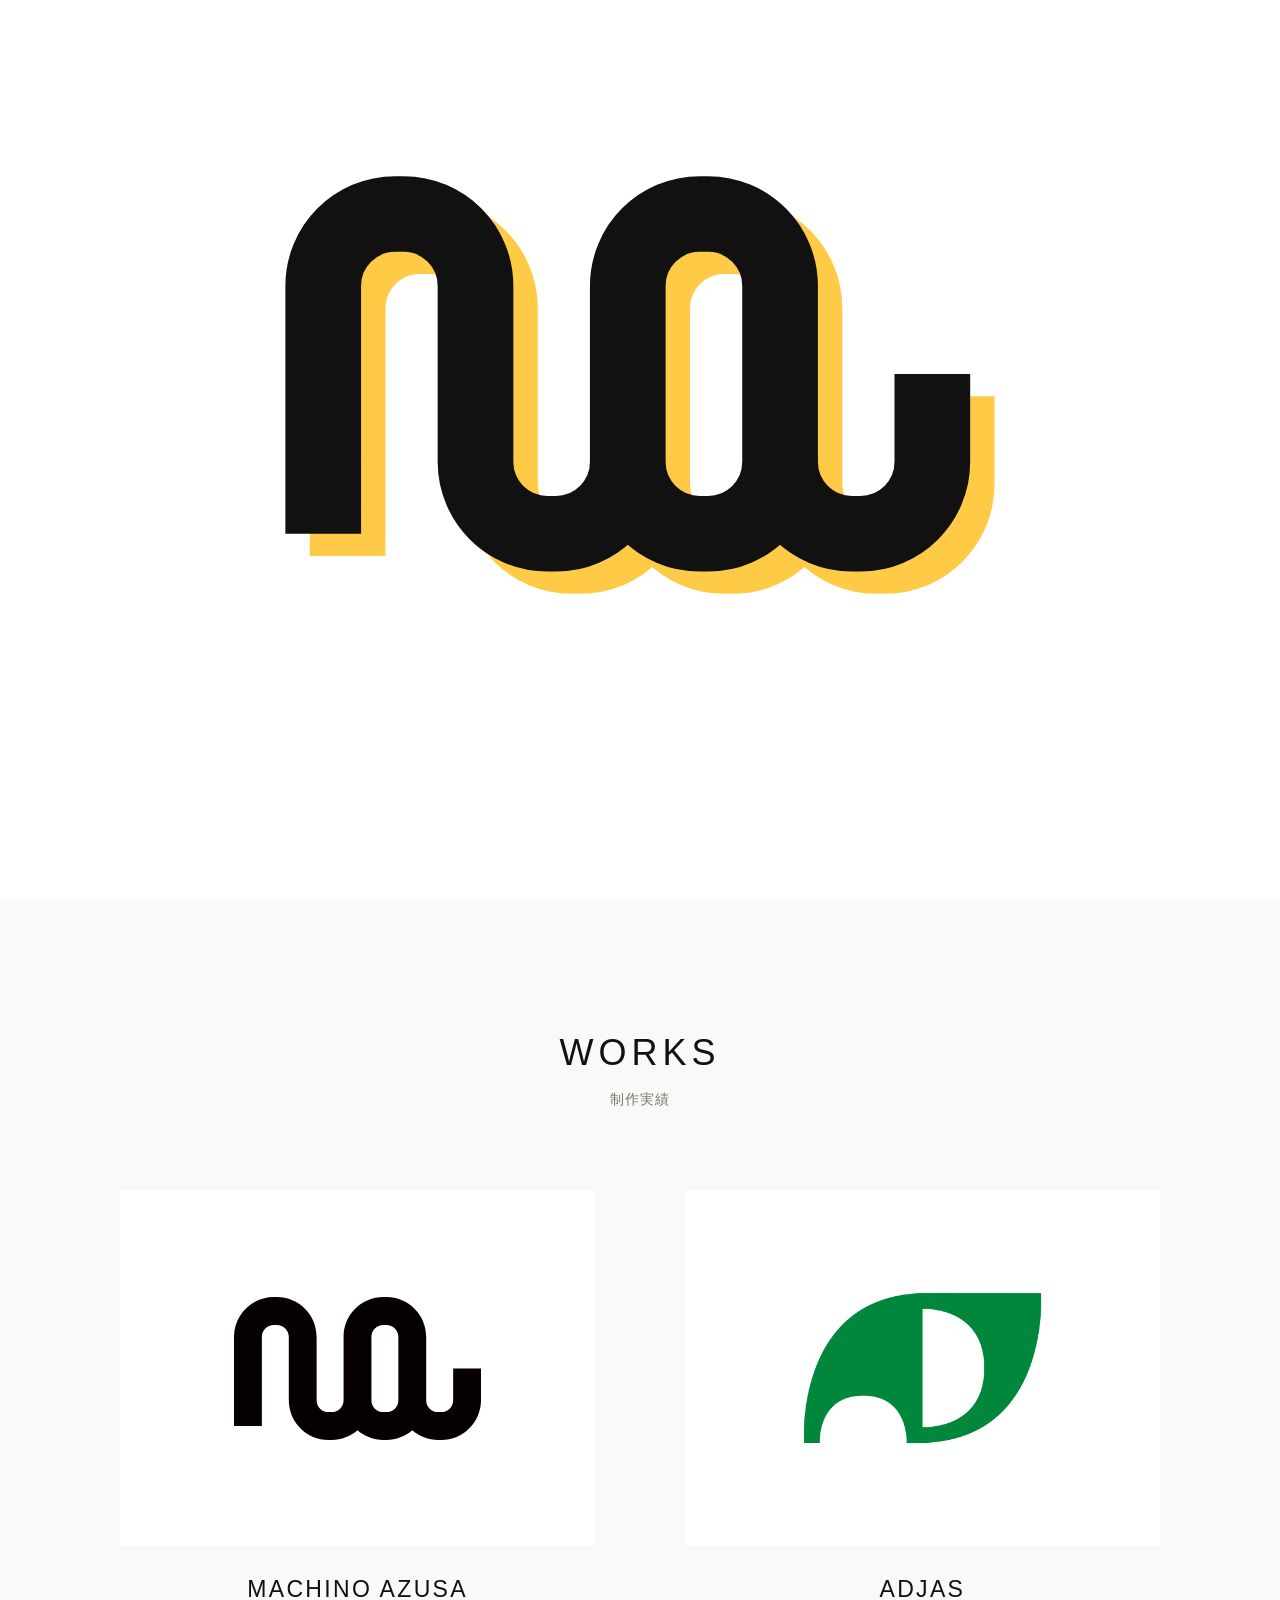
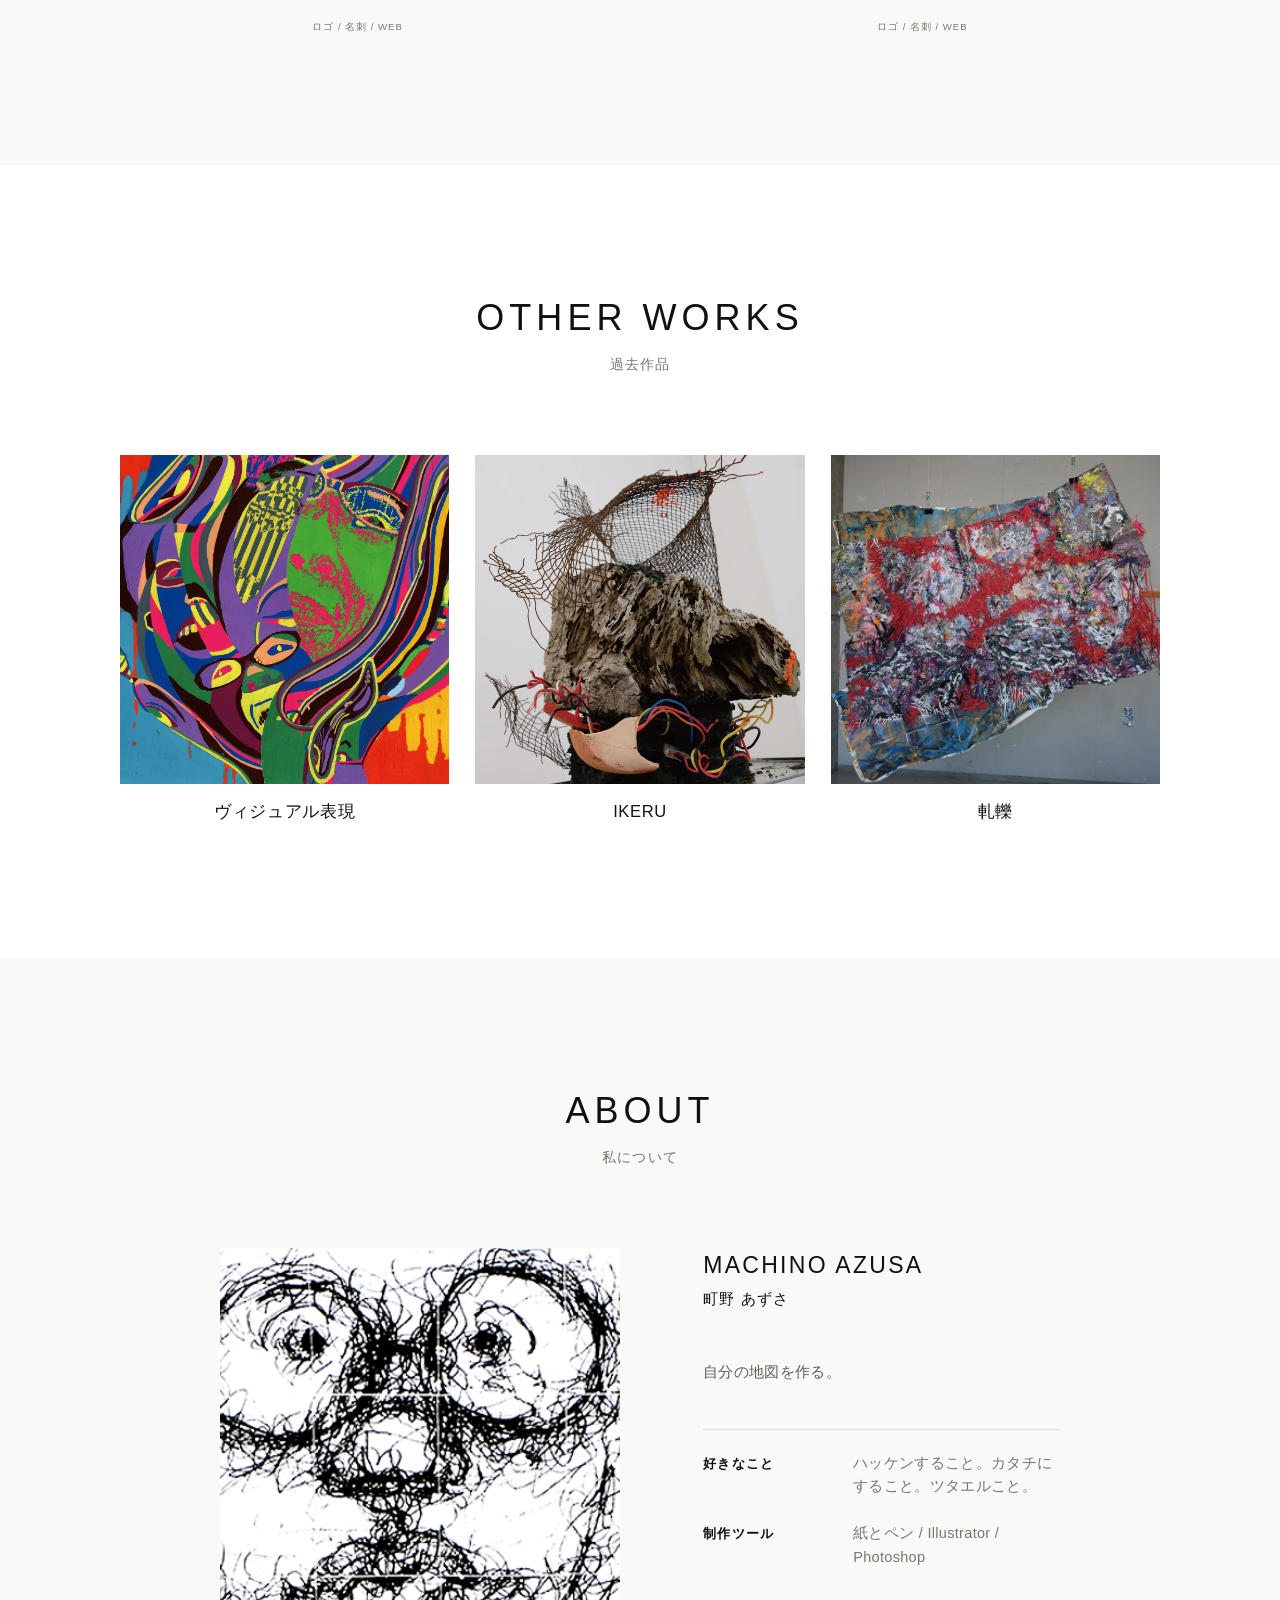
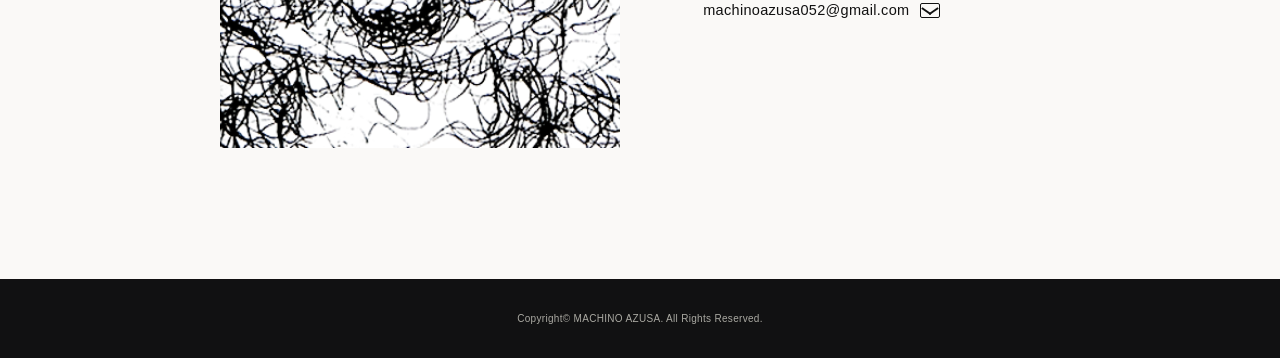
==== index.html @ 8687e8be "Update index.html" ====
<!DOCTYPE html>
<html lang="ja">
<head>
<meta charset="UTF-8" />
<meta name="viewport" content="width=device-width, initial-scale=1" />
<title>MACHINO AZUSA | DESIGN / WEB / BRANDING</title>
<link rel="icon" type="image/png" sizes="512x512" href="favicon.png">
<link rel="apple-touch-icon" href="favicon.png">
<link rel="preconnect" href="https://fonts.googleapis.com">
<link rel="preconnect" href="https://fonts.gstatic.com" crossorigin>
<link href="https://fonts.googleapis.com/css2?family=Space+Grotesk:wght@500;600;700&family=Space+Mono:wght@400;700&family=Zen+Kaku+Gothic+New:wght@400;500;700&display=swap" rel="stylesheet">
<link rel="stylesheet" href="home.css">
</head>
<body>

<nav id="gnav">
  <div class="inner">
    <a href="#hero" class="nav-mark">
      <img src="machino-mark.svg" alt="" aria-hidden="true">
      <span><span class="name-accent">M</span>ACHINO <span class="name-accent">A</span>ZUSA</span>
    </a>
    <ul class="nav-links mono" id="navLinks">
      <span class="nav-indicator" id="navIndicator"></span>
      <li><a href="works.html" data-nav>WORKS</a></li>
      <li><a href="other-works.html" data-nav>OTHER WORKS</a></li>
      <li><a href="#about" data-nav>ABOUT</a></li>
    </ul>
    <button class="nav-burger" id="navBurger" aria-label="メニューを開く" aria-expanded="false" aria-controls="navLinks">
      <span></span><span></span><span></span>
    </button>
  </div>
</nav>

<header id="hero">
  <!-- ここにロゴのSVGを差し替えてください（#heroLogo 内の <svg> を丸ごと入れ替えるだけでOK） -->
  <div class="logo-stage">
    <div id="heroLogo">
      <svg viewBox="0 0 337.32 198.66" xmlns="http://www.w3.org/2000/svg">
        <path class="logo-line-under" d="M246.9,146.44c0,18.9-15.32,34.22-34.22,34.22h-3.99c-18.9,0-34.22-15.32-34.22-34.22M319.32,104.62v41.82c0,18.9-15.32,34.22-34.22,34.22h-3.99c-18.9,0-34.22-15.32-34.22-34.22v-41.82s0-41.82,0-41.82c0-18.9-15.32-34.22-34.22-34.22h-3.99c-18.9,0-34.22,15.32-34.22,34.22v83.64c0,18.9-15.32,34.22-34.22,34.22h-3.99c-18.9,0-34.22-15.32-34.22-34.22,0,0,0-41.82,0-41.82v-41.82c0-18.9-15.32-34.22-34.22-34.22h-3.99c-18.9,0-34.22,15.32-34.22,34.22v117.86"/>
        <path class="logo-line" d="M235.28,135.86c0,18.9-15.32,34.22-34.22,34.22h-3.99c-18.9,0-34.22-15.32-34.22-34.22M307.71,94.04v41.82c0,18.9-15.32,34.22-34.22,34.22h-3.99c-18.9,0-34.22-15.32-34.22-34.22v-41.82s0-41.82,0-41.82c0-18.9-15.32-34.22-34.22-34.22h-3.99c-18.9,0-34.22,15.32-34.22,34.22v83.64c0,18.9-15.32,34.22-34.22,34.22h-3.99c-18.9,0-34.22-15.32-34.22-34.22,0,0,0-41.82,0-41.82v-41.82c0-18.9-15.32-34.22-34.22-34.22h-3.99c-18.9,0-34.22,15.32-34.22,34.22v117.86"/>
      </svg>
    </div>
  </div>

  <h1 class="hero-word display"><span class="hero-title-line"><span class="name-accent">M</span>ACHINO</span><span class="hero-title-line"><span class="name-accent">A</span>ZUSA</span><span class="hero-title-line"><span class="name-accent">P</span>ORTFOLIO</span></h1>
  <a class="hero-down" href="#works" aria-label="作品一覧へ移動">
    <svg viewBox="0 0 24 28" aria-hidden="true"><path d="M12 2v23M4 17l8 8 8-8"/></svg>
  </a>
</header>

<main id="contents">

  <section class="home-section" id="works">
    <div class="inner">
      <div class="home-heading"><h2><a href="works.html" aria-label="WORKS詳細ページへ移動">WORKS</a></h2><p>制作実績</p></div>
      <div class="works-grid">
        <article class="home-card machino-work-card">
          <a class="home-card-image" href="works.html#machino-azusa" aria-label="WORKSページのMACHINO AZUSAへ移動"><img decoding="async" src="machino-mark.svg" alt="MACHINO AZUSAのロゴマーク"></a>
          <h3><a href="works.html#machino-azusa">MACHINO AZUSA</a></h3><p>ロゴ / 名刺 / WEB</p>
        </article>
        <article class="home-card">
          <a class="home-card-image" href="works.html#adjas" aria-label="WORKSページのADJASへ移動"><img decoding="async" src="adjas-home.png" alt="ADJASのロゴ"></a>
          <h3><a href="works.html#adjas">ADJAS</a></h3><p>ロゴ / 名刺 / WEB</p>
        </article>
      </div>
    </div>
  </section>

  <section class="home-section" id="other-works">
    <div class="inner">
      <div class="home-heading"><h2><a href="other-works.html" aria-label="OTHER WORKS詳細ページへ移動">OTHER WORKS</a></h2><p>過去作品</p></div>
      <div class="other-grid">
        <article class="other-card"><a class="home-card-image" href="other-works.html#visual-expression" aria-label="ヴィジュアル表現の詳細を見る"><img decoding="async" src="visual-color.webp" alt="カラー着彩によるヴィジュアル作品"></a><h3><a href="other-works.html#visual-expression">ヴィジュアル表現</a></h3></article>
        <article class="other-card"><a class="home-card-image" href="other-works.html#ikeru" aria-label="IKERUの詳細を見る"><img decoding="async" src="ikeru.webp" alt="立体作品 IKERU"></a><h3><a href="other-works.html#ikeru">IKERU</a></h3></article>
        <article class="other-card"><a class="home-card-image" href="other-works.html#atsureki" aria-label="軋轢の詳細を見る"><img loading="eager" decoding="async" src="atsureki.webp" alt="立体作品 軋轢"></a><h3><a href="other-works.html#atsureki">軋轢</a></h3></article>
      </div>
    </div>
  </section>

  <section class="home-section" id="about">
    <div class="inner">
      <div class="home-heading"><h2>ABOUT</h2><p>私について</p></div>
      <div class="about-home">
        <div class="about-home-art"><img class="about-illustration" decoding="async" src="about_illustration.png" alt="MACHINO AZUSAによる人物の線画作品"></div>
        <div class="about-home-copy">
          <h3 class="about-name-en">MACHINO AZUSA</h3>
          <p class="about-name-ja">町野 あずさ</p>
          <p class="about-intro about-statement">自分の地図を作る。</p>
          <dl class="about-data">
            <div><dt>好きなこと</dt><dd>ハッケンすること。カタチにすること。ツタエルこと。</dd></div>
            <div><dt>制作ツール</dt><dd>紙とペン / Illustrator / Photoshop </dd></div>
            <div class="contact-row"><dt class="visually-hidden">連絡先</dt><dd><a class="contact-mail" href="mailto:machinoazusa052@gmail.com"><span>machinoazusa052@gmail.com</span><span class="mail-icon" aria-hidden="true"></span></a></dd></div>
          </dl>
        </div>
      </div>
    </div>
  </section>

</main>

<footer id="footer">
  <button class="page-top" id="pageTop" aria-label="ページ上部へ戻る">
    <svg viewBox="0 0 24 28" aria-hidden="true"><path d="M12 26V3M4 11l8-8 8 8"/></svg>
  </button>
  <div class="copyright">Copyright&copy; MACHINO AZUSA. All Rights Reserved.</div>
</footer>

<script src="home.js"></script>
</body>
</html>
---- home.css ----
/* =========================================
     TOKENS — ロゴ（黒い連続スクイグル）に合わせて
     白 × 黒 × 差し色イエローの、はっきりした
     グラフィック / ステッカー系トーンに刷新
  ========================================= */
  :root{
    --paper:#FAF9F7;
    --paper-2:#ecebe5;
    --ink:#111111;
    --muted:#77766f;
    --line:#d8d6ce;
    --accent:#FFC83D;
    --accent-soft:#FFF0B3;
    --display:Arial, "Helvetica Neue", "Hiragino Kaku Gothic ProN", "Yu Gothic", sans-serif;
    --mono:Arial, "Helvetica Neue", "Hiragino Kaku Gothic ProN", "Yu Gothic", sans-serif;

    --bg:#FFFFFF;
    --bg-alt:#FAF9F7;
    --ink:#111112;
    --ink-soft:#767671;
    --line: rgba(17,17,18,.12);
    --accent:#FFC83D;
    --accent-ink:#111112;
    --dark:#111112;
    --dark-soft:#9A9A94;
    --radius:14px;
    --ease:cubic-bezier(.22,1,.36,1);
    --header-h:76px;
    --shadow: 0 16px 30px -18px rgba(17,17,18,.35);
  }

  *,*:before,*:after{box-sizing:border-box;}
  html{scroll-behavior:smooth;}
  body{
    margin:0;
    background:var(--bg);
    color:var(--ink);
    font-family:var(--display);
    font-size:15.5px;
    line-height:1.9;
    letter-spacing:.02em;
    -webkit-font-smoothing:antialiased;
  }
  img{max-width:100%;display:block;}
  a{color:inherit;text-decoration:none;}
  ul{list-style:none;margin:0;padding:0;}
  h1,h2,h3{margin:0;}

  .mono{
    font-family:var(--display);
    letter-spacing:.12em;
    text-transform:uppercase;
  }
  .display{
    font-family:var(--display);
    font-weight:600;
  }

  .inner{
    max-width:1240px;
    margin:0 auto;
    padding:0 40px;
  }
  #about .inner, #skill .inner{ max-width:920px; }

  a:focus-visible, button:focus-visible{
    outline:3px solid var(--accent);
    outline-offset:3px;
  }

  @media (prefers-reduced-motion: reduce){
    *{animation-duration:.001ms !important; animation-iteration-count:1 !important; transition-duration:.001ms !important; scroll-behavior:auto !important;}
    .hero-word, .hero-sub, .hero-scroll{ opacity:1 !important; transform:none !important; }
  }

  /* small reusable rule under section titles */
  .section-title-rule{
    width:32px; height:2px;
    margin:18px auto 0;
    background:var(--ink);
  }

  /* =========================================
     NAV
  ========================================= */
  #gnav{
    position:fixed;
    top:0; left:0; width:100%;
    height:var(--header-h);
    z-index:200;
    display:flex;
    align-items:center;
    background:rgba(255,255,255,.72);
    border-bottom:1px solid transparent;
    transition:border-color .4s var(--ease), background .4s var(--ease);
  }
  #gnav.scrolled{
    border-bottom-color:#e3e3e3;
    background:rgba(255,255,255,.94);
  }
  #gnav .inner{
    width:100%;
    display:flex;
    align-items:center;
    justify-content:space-between;
  }
  .nav-mark{
    display:flex;
    align-items:flex-end;
    gap:14px;
    font-family:var(--display);
    font-weight:400;
    font-size:12px;
    letter-spacing:.12em;
  }
  .nav-mark>span{position:relative;bottom:0;transform:translateY(3px);}
  .nav-mark img{ width:38px; height:22px; flex:0 0 auto; object-fit:contain; }
  .nav-links{
    display:flex;
    gap:16px;
    position:relative;
  }
  .nav-links li a{
    position:relative;
    display:inline-block;
    padding:10px 16px;
    font-size:12.5px;
    font-weight:600;
    color:var(--ink-soft);
    transition:color .25s var(--ease);
  }
  .nav-links li a:hover,
  .nav-links li a.active{
    color:var(--ink);
  }
  .nav-indicator{
    position:absolute;
    bottom:2px;
    height:3px;
    background:var(--accent);
    border-radius:2px;
    transition:transform .45s var(--ease), width .45s var(--ease);
    transform:translateX(0);
  }
  .nav-burger{
    display:none;
    width:38px;height:38px;
    border:none;background:none;
    cursor:pointer;
    position:relative;
    z-index:210;
  }
  .nav-burger span{
    position:absolute;left:8px;right:8px;
    height:2.5px;background:var(--ink);
    transition:transform .35s var(--ease), opacity .35s var(--ease);
  }
  .nav-burger span:nth-child(1){top:14px;}
  .nav-burger span:nth-child(2){top:22px;}
  .nav-burger span:nth-child(3){top:30px;}
  .nav-burger.open span:nth-child(1){transform:translateY(8px) rotate(45deg);}
  .nav-burger.open span:nth-child(2){opacity:0;}
  .nav-burger.open span:nth-child(3){transform:translateY(-8px) rotate(-45deg);}

  /* =========================================
     HERO — ロゴが主役
  ========================================= */
  #hero{
    position:relative;
    min-height:100vh;
    display:flex;
    flex-direction:column;
    align-items:center;
    justify-content:center;
    text-align:center;
    padding:calc(var(--header-h) + 72px) 24px 110px;
    overflow:hidden;
  }

  /* --- SVG LOGO（実データ）: 差し替える場合は #heroLogo 内の <svg> を丸ごと入れ替えてください --- */
  .logo-stage{
    position:relative;
    z-index:1;
    width:min(82vw, 560px);
    max-width:100%;
    aspect-ratio:337.32/198.66;
    margin:0 auto 34px;
  }
  #heroLogo{
    width:100%; height:100%;
  }
  #heroLogo svg{ width:100%; height:100%; display:block; overflow:visible; }
  /* 先端は角のまま（丸めない）。一本の線として描かれ、最後は静止する */
  #heroLogo .logo-line{
    fill:none;
    stroke:var(--ink);
    stroke-width:36px;
    stroke-miterlimit:5;
  }
  /* アセット2: 黄色いラインは黒より少し遅れて追いかけて描かれる */
  #heroLogo .logo-line-under{
    fill:none;
    stroke:var(--accent);
    stroke-width:36px;
    stroke-miterlimit:5;
  }  #heroLogo{filter:none;}
  #heroLogo .logo-line-under{opacity:.9;}

  /* 名前・サブタイトル・SCROLLは、ロゴの描画が終わってからふわっと現れる */
  .hero-word,
  .hero-sub,
  .hero-scroll{
    opacity:0;
    transform:translateY(10px);
    transition:opacity .7s var(--ease), transform .7s var(--ease);
  }
  #hero.is-ready .hero-word{ opacity:1; transform:none; transition-delay:0s; }
  #hero.is-ready .hero-sub{ opacity:1; transform:none; transition-delay:.18s; }
  #hero.is-ready .hero-scroll{ opacity:1; transform:none; transition-delay:.32s; }

  .hero-word{
    position:relative; z-index:1;
    font-size:clamp(32px, 6.4vw, 62px);
    font-weight:700;
    letter-spacing:-.01em;
    line-height:1;
  }
  .hero-sub{
    position:relative; z-index:1;
    margin-top:12px;
    font-size:12.5px;
    letter-spacing:.22em;
    color:var(--ink-soft);
  }
  /* 控えめなSCROLL表示 */
  .hero-scroll{
    position:relative; z-index:1;
    margin-top:64px;
    display:flex;
    flex-direction:column;
    align-items:center;
    gap:10px;
    font-size:10px;
    letter-spacing:.2em;
    color:var(--ink-soft);
  }
  .hero-scroll .line{
    width:1px; height:28px;
    background:var(--line);
    position:relative;
    overflow:hidden;
  }
  .hero-scroll .line::after{
    content:"";
    position:absolute;
    top:-100%; left:0; width:100%; height:100%;
    background:var(--ink-soft);
    animation:trickle 2s ease-in-out infinite;
  }
  @keyframes trickle{
    0%{ top:-100%; }
    60%{ top:100%; }
    100%{ top:100%; }
  }

  /* =========================================
     SECTION SHELL
  ========================================= */
  .section{ padding:130px 0; position:relative; }
  .section:nth-of-type(even){ background:var(--bg-alt); }

  .section-head{
    margin-bottom:52px;
    text-align:center;
  }
  .section-eyebrow{
    font-size:11px;
    color:var(--ink-soft);
    margin-bottom:14px;
  }
  .section-title{
    font-size:clamp(30px, 4vw, 44px);
    font-weight:600;
    letter-spacing:.01em;
  }
  .section-title-rule{ margin-top:16px; }
  .section-intro{
    margin-top:16px;
    color:var(--ink-soft);
    font-size:14px;
  }

  .reveal{
    opacity:0;
    transform:translateY(26px);
    transition:opacity .8s var(--ease), transform .8s var(--ease);
  }
  .reveal.is-visible{ opacity:1; transform:none; }
  .reveal-stagger > *{ transition-delay:calc(var(--i,0) * 90ms); }

  /* =========================================
     FOOTER
  ========================================= */
  #footer{ background:var(--dark); color:var(--dark-soft); }
  .page-top{
    display:flex;
    align-items:center;
    justify-content:center;
    gap:8px;
    padding:16px;
    font-size:11px;
    letter-spacing:.1em;
    cursor:pointer;
    border-bottom:1px solid rgba(255,255,255,.1);
    transition:color .3s var(--ease);
    background:none;
    width:100%;
    color:var(--dark-soft);
  }
  .page-top:hover{ color:var(--accent); }
  .page-top svg{ width:14px; height:14px; transition:transform .3s var(--ease); }
  .page-top:hover svg{ transform:translateY(-3px); }
  .copyright{
    text-align:center;
    font-size:10px;
    padding:26px;
  }

  /* =========================================
     RESPONSIVE
  ========================================= */
  @media (max-width:900px){
    .work-grid{ grid-template-columns:repeat(2,1fr); gap:22px; }
    #feature .section-body{ grid-template-columns:1fr; }
    #about .section-body{ grid-template-columns:1fr; text-align:center; }
    .skill-grid{ grid-template-columns:1fr; }
  }

  @media (max-width:680px){
    .inner{ padding:0 20px; }
    :root{
    --paper:#FAF9F7;
    --paper-2:#ecebe5;
    --ink:#111111;
    --muted:#77766f;
    --line:#d8d6ce;
    --accent:#FFC83D;
    --accent-soft:#FFF0B3;
    --display:Arial, "Helvetica Neue", "Hiragino Kaku Gothic ProN", "Yu Gothic", sans-serif;
    --mono:Arial, "Helvetica Neue", "Hiragino Kaku Gothic ProN", "Yu Gothic", sans-serif;
 --header-h:64px; }
    .nav-links{
      position:fixed;
      inset:0 0 0 auto;
      width:78vw;
      max-width:320px;
      background:var(--bg);
      border-left:2.5px solid var(--ink);
      flex-direction:column;
      justify-content:center;
      gap:4px;
      padding:0 34px;
      transform:translateX(100%);
      transition:transform .45s var(--ease);
    }
    .nav-links.open{ transform:translateX(0); }
    .nav-links li a{ font-size:15px; padding:14px 0; display:block; }
    .nav-indicator{ display:none; }
    .nav-burger{ display:block; }

    .section{ padding:80px 0; }
    .section-head{ margin-bottom:36px; }
    .work-grid{ grid-template-columns:1fr; }
  }

  html{scroll-behavior:smooth;}
  body{
    background:var(--paper);
    color:var(--ink);
    font-family:var(--display);
  }
  ::selection{background:var(--accent);color:var(--ink);}
  .section{position:relative;}
  .section + .section{border-top:1px solid var(--line);}
  .section-head{max-width:820px;}
  .section-eyebrow{
    color:var(--muted);
    letter-spacing:.18em;
    font-size:10px;
  }
  .section-title{
    letter-spacing:-.055em;
    font-weight:500;
  }
  .section-intro{
    max-width:560px;
    color:#66655f;
    line-height:2;
  }

  /* editorial section numbers */
  .section::before{
    content:attr(data-index);
    position:absolute;
    top:42px;
    right:5vw;
    font:500 10px/1 var(--mono);
    letter-spacing:.12em;
    color:#aaa9a2;
  }

  /* header */
  #gnav{
    background:rgba(255,255,255,.82)!important;
    border-bottom:1px solid rgba(17,17,17,.08);
  }
  .nav-mark{font-family:var(--display)!important;letter-spacing:.12em!important;}
  .nav-mark img{filter:none;}
  .nav-mark .name-accent{color:var(--ink);}
  .nav-links li a{font-family:var(--mono)!important;font-size:12px!important;letter-spacing:.10em;}
  .nav-indicator{background:var(--accent)!important;height:2px!important;}

  /* HERO */
  #hero{
    min-height:100svh!important;
    background:#FFFFFF!important;
    padding:100px 24px 84px!important;
  }  .hero-eyebrow{
    position:relative;
    z-index:2;
    font:500 9px/1 var(--mono)!important;
    letter-spacing:.25em!important;
    color:#85847d!important;
    margin-bottom:34px!important;
  }
  .logo-stage{
    position:relative;
    z-index:2;
    width:min(
      88vw,
      720px,
      max(320px, calc((100svh - var(--header-h) - 170px) * 1.698))
    )!important;
    margin:0 auto 54px!important;
  }
  .hero-word{
    position:relative;
    z-index:2;
    margin:0!important;
    font-family:var(--display)!important;
    font-size:clamp(20px,2.2vw,28px)!important;
    font-weight:500!important;
    letter-spacing:.2em!important;
    line-height:1.2!important;
  }
  .hero-sub{
    position:relative;
    z-index:2;
    margin-top:12px!important;
    font:500 9px/1 var(--mono)!important;
    letter-spacing:.26em!important;
    color:#85847d!important;
  }
  .hero-scroll{
    z-index:3;
    bottom:34px!important;
    font:500 8px/1 var(--mono)!important;
    letter-spacing:.25em!important;
  }

  /* WORKS */
  #works{background:var(--paper);}
  .work-grid{
    grid-template-columns:repeat(2,minmax(0,1fr))!important;
    gap:0!important;
    border-top:1px solid var(--line);
    border-left:1px solid var(--line);
  }
  .work-card{
    border:0!important;
    border-right:1px solid var(--line)!important;
    border-bottom:1px solid var(--line)!important;
    border-radius:0!important;
    background:transparent!important;
    padding:0!important;
    text-align:left!important;
  }
  .work-visual{
    aspect-ratio:16/10!important;
    border-radius:0!important;
    background:
      linear-gradient(135deg, rgba(244,196,49,.9), rgba(244,196,49,.15)),
      #e6e4dc!important;
    position:relative;
    overflow:hidden;
  }
  .work-visual::after{
    content:"";
    position:absolute;
    inset:14px;
    border:1px solid rgba(17,17,17,.14);
    pointer-events:none;
  }
  .work-card:nth-child(even) .work-visual{
    background:linear-gradient(135deg,#dddcd5,#f4c431);
  }
  .work-card:nth-child(3n) .work-visual{
    background:linear-gradient(135deg,#d9d8d1,#b9b8b0);
  }
  .work-visual .tag{
    top:24px!important;left:24px!important;
    color:var(--ink)!important;
    font-size:9px!important;
    letter-spacing:.14em!important;
  }
  .work-visual .mark{
    right:24px!important;bottom:20px!important;
    font:500 38px/1 var(--display)!important;
    letter-spacing:-.08em;
    color:rgba(17,17,17,.18)!important;
  }
  .work-caption{
    padding:22px 24px 25px!important;
  }
  .work-caption-title{
    font-size:15px!important;
    font-weight:500!important;
    letter-spacing:.02em;
  }
  .work-caption-info{
    margin-top:7px!important;
    font:500 9px/1.6 var(--mono)!important;
    color:var(--muted)!important;
    letter-spacing:.05em;
  }
  .work-caption-url{
    margin-top:18px!important;
    font:500 9px/1 var(--mono)!important;
    letter-spacing:.1em;
  }
  .work-card:hover .work-visual{transform:none!important;}
  .work-card:hover .work-visual::after{inset:20px;transition:inset .45s ease;}

  /* FEATURE */
  #feature{
    background:var(--ink)!important;
    color:#f7f6f0!important;
  }
  #feature .section-eyebrow,
  #feature .section-intro{color:#aaa9a2!important;}
  #feature .section-title{color:#f7f6f0!important;}
  #feature .feature-wrap{
    border-top:1px solid rgba(255,255,255,.16);
    padding-top:44px;
  }
  #feature .feature-visual{
    background:#1b1b19!important;
    border:1px solid rgba(255,255,255,.12)!important;
    border-radius:0!important;
  }
  #feature .feature-visual::after{
    background:linear-gradient(135deg,transparent 0 48%,rgba(244,196,49,.18) 49%,transparent 51%);
  }

  /* ABOUT / SKILLS */
  #about{background:var(--bg-alt);}
  .about-grid{gap:80px!important;}
  .about-lead{
    font-size:clamp(26px,4vw,52px)!important;
    line-height:1.12!important;
    letter-spacing:-.045em!important;
    font-weight:500!important;
  }
  .about-body{
    color:#5f5e58!important;
    line-height:2!important;
  }
  .skill-row{
    border-top:1px solid var(--line)!important;
    padding:18px 0!important;
  }
  .skill-row:last-child{border-bottom:1px solid var(--line)!important;}
  .skill-name{font-size:12px!important;letter-spacing:.04em;}
  .skill-meta{font:500 9px/1 var(--mono)!important;color:var(--muted);}

  /* CONTACT */
  #contact{
    background:var(--paper)!important;
    min-height:70vh;
    display:flex;
    align-items:center;
  }
  #contact .contact-inner{
    border-top:1px solid var(--line);
    padding-top:40px;
  }
  #contact .contact-title{
    font-size:clamp(44px,9vw,120px)!important;
    letter-spacing:-.07em!important;
    line-height:.88!important;
  }
  #contact .contact-mail{
    font-family:var(--mono)!important;
    font-size:11px!important;
    letter-spacing:.08em!important;
  }

  footer{
    background:var(--ink)!important;
    color:#aaa9a2!important;
    border:0!important;
  }

  @media(max-width:760px){
    #hero{padding-top:90px!important;}
    .logo-stage{
      width:min(
        92vw,
        520px,
        max(260px, calc((100svh - var(--header-h) - 160px) * 1.698))
      )!important;
      margin-bottom:38px!important;
    }
    
    .work-grid{grid-template-columns:1fr!important;}
    .section::before{top:25px;right:24px;}
    .about-grid{gap:44px!important;}
  }


  /* =========================================
     BRAND IDENTITY — YELLOW T / Y
  ========================================= */
  .hero-project-label{
    position:relative;
    z-index:2;
    margin:0 0 26px;
    font-size:9px;
    line-height:1;
    letter-spacing:.22em;
    color:#8a8982;
  }
  .hero-project-label::before{
    content:"";
    display:inline-block;
    width:22px;
    height:2px;
    margin:0 10px 3px 0;
    background:var(--accent);
  }
  .hero-word{
    font-size:clamp(15px,1.7vw,22px)!important;
    font-weight:500!important;
    letter-spacing:.30em!important;
    color:var(--ink);
    white-space:nowrap;
  }
  .hero-word .name-accent{
    color:var(--accent);
    display:inline-block;
    font-weight:600;
    transform:translateY(2px);
    opacity:0;
    transition:
      opacity .75s var(--ease),
      transform .9s var(--ease);
  }
  #hero.is-ready .hero-word .name-accent{
    opacity:1;
    transform:none;
  }
  #hero.is-ready .hero-word .name-accent:first-child{
    transition-delay:.08s;
  }
  #hero.is-ready .hero-word .name-accent:nth-child(2){
    transition-delay:.18s;
  }
  #hero.is-ready .hero-word .name-accent:nth-child(3){
    transition-delay:.28s;
  }

  /* The yellow guide line disappears as the name arrives. */
  #heroLogo .logo-line-under{
    stroke:#FFC83D!important;
  }

  /* Make the yellow identity repeat subtly through the interface. */
  .section-title-rule,
  .section-eyebrow::before,
  .work-card .tag::before{
    background:var(--accent)!important;
  }
  .work-card:hover .work-caption-title{
    color:#111;
  }
  .contact-mail:hover,
  .work-caption-url:hover{
    color:var(--accent)!important;
  }

  /* The site should feel like a visual identity system, not a generic template. */
  .work-card,
  .feature-visual,
  .about-grid,
  .skill-row{
    border-color:#d7d4ca!important;
  }


  /* LOGO-FIRST HERO */
  #gnav{
    opacity:0;
    transform:translateY(-100%);
    pointer-events:none;
    transition:
      opacity .8s var(--ease),
      transform .9s var(--ease),
      border-color .4s var(--ease),
      background .4s var(--ease)!important;
  }
  body.intro-complete #gnav{
    opacity:1;
    transform:none;
    pointer-events:auto;
  }
  .nav-mark{
    opacity:0;
    transform:translateY(7px) scale(.94);
    transition:opacity .65s var(--ease), transform .75s var(--ease);
  }
  body.intro-complete #gnav.scrolled .nav-mark{
    opacity:1;
    transform:none;
  }
  #hero{
    isolation:isolate;
  }
  #hero .logo-stage{
    position:relative;
    z-index:5;
    transform:translateY(-34px) scale(.985);
    transform-origin:center center;
    transition:transform .85s var(--ease), opacity .45s ease;
  }
  #hero.is-ready .logo-stage{ transform:translateY(-34px) scale(1); }
  #heroLogo{
    position:relative;
    z-index:6;
  }
  #heroLogo svg{
    overflow:visible;
  }
  #hero .hero-word{
    margin-top:-18px;
    transition:opacity .45s ease, transform .75s var(--ease);
  }
  .hero-role{
    position:relative;
    z-index:2;
    margin-top:17px;
    color:#77766f;
    font-family:var(--display);
    font-size:9px;
    font-weight:500;
    letter-spacing:.28em;
    opacity:0;
    transform:translateY(7px);
    transition:opacity .65s var(--ease), transform .75s var(--ease);
  }
  #hero.is-ready .hero-role{
    opacity:1;
    transform:none;
    transition-delay:.22s;
  }
  .hero-down{
    position:absolute;
    left:50%;
    bottom:20px;
    z-index:12;
    width:44px;
    height:44px;
    display:flex;
    align-items:center;
    justify-content:center;
    color:#a3a29b;
    opacity:0;
    transform:translate(-50%,8px);
    pointer-events:none;
    transition:opacity .55s var(--ease), transform .65s var(--ease), color .25s ease;
  }
  .hero-down svg{
    width:20px;
    height:24px;
    fill:none;
    stroke:currentColor;
    stroke-width:1.8;
    stroke-linecap:square;
    stroke-linejoin:miter;
    animation:arrowDrift 1.9s ease-in-out infinite;
  }
  body.intro-complete:not(.has-scrolled) .hero-down{
    opacity:1;
    transform:translate(-50%,0);
    pointer-events:auto;
    transition-delay:.3s;
  }
  .hero-down:hover,.hero-down:focus-visible{color:#77766f;}
  @keyframes arrowDrift{
    0%,100%{transform:translateY(-3px);}
    50%{transform:translateY(5px);}
  }

  @media(max-width:760px){
    #hero .logo-stage{transform:translateY(-20px) scale(.985);}
    #hero.is-ready .logo-stage{transform:translateY(-20px) scale(1);}
    #hero .hero-word{margin-top:-8px;font-size:clamp(11px,3.3vw,14px)!important;letter-spacing:.14em!important;}
    .hero-role{margin-top:14px;font-size:8px;letter-spacing:.23em;}
  }

  @media(max-height:650px) and (min-width:761px){
    #hero{
      justify-content:flex-start!important;
      padding:calc(var(--header-h) + 32px) 24px 28px!important;
    }
    #hero .logo-stage{
      margin-bottom:26px!important;
      transform:translateY(0) scale(.985);
    }
    #hero.is-ready .logo-stage{transform:translateY(0) scale(1);}
    #hero .hero-word{margin-top:0;}
    .hero-role{margin-top:12px;}
    .hero-down{bottom:8px;}
  }

  @media(prefers-reduced-motion:reduce){
    #gnav,.nav-mark,#hero .logo-stage,#hero .hero-word,.hero-role,.hero-down{transition:none!important;}
    .hero-down svg{animation:none!important;}
    #gnav{opacity:1;transform:none;pointer-events:auto;}
  }

  /* HOME CONTENT — approved comp */
  .home-section{
    padding:clamp(94px,10.2vw,150px) 0;
    background:#FAF9F7;
    scroll-margin-top:var(--header-h);
  }
  #works,#about{background:#FAF9F7;}
  #other-works{background:#FFFFFF;}
  .home-section+.home-section{padding-top:clamp(94px,10.2vw,150px);}
  .home-section .inner{max-width:1120px;}
  .home-heading{text-align:center;margin-bottom:clamp(48px,6vw,82px);}
  .home-heading h2{font-size:clamp(24px,2.88vw,36px);font-weight:400;letter-spacing:.14em;line-height:1.2;}
  .home-heading h2 a{color:inherit;text-decoration:none;position:relative;display:inline-block;}
  .home-heading h2 a::after{content:"→";position:absolute;left:100%;top:50%;margin-left:.45em;color:var(--accent);opacity:0;transform:translateY(-50%);transition:opacity .2s var(--ease);}
  .home-heading h2 a:hover::after,.home-heading h2 a:focus-visible::after{opacity:1;}
  .home-heading p{margin:12px 0 0;font-size:clamp(13.2px,1.2vw,14.4px);letter-spacing:.08em;color:var(--muted);}
  .works-grid{display:grid;grid-template-columns:repeat(2,minmax(0,1fr));gap:clamp(42px,7vw,96px);}
  .home-card{text-align:center;}
  .home-card-image{display:block;overflow:hidden;background:#fff;aspect-ratio:4/3;}
  .home-card-image img{width:100%;height:100%;object-fit:contain;transition:transform .55s var(--ease),filter .35s ease;}
  .machino-work-card .home-card-image{display:grid;place-items:center;}
  .machino-work-card .home-card-image img{width:52%;height:52%;}
  .home-card-image:hover img{transform:scale(1.018);filter:brightness(.94);}
  .home-card h3{margin:22px 0 8px;font-size:clamp(17px,1.8vw,24px);font-weight:400;letter-spacing:.10em;}
  .home-card h3 a{border-bottom:1px solid transparent;transition:border-color .25s ease;}
  .home-card h3 a:hover{border-bottom-color:var(--ink);}
  .home-card p{margin:0;font:500 9.6px/1.5 var(--mono);letter-spacing:.1em;color:var(--muted);}
  .other-grid{display:grid;grid-template-columns:repeat(3,minmax(0,1fr));gap:26px;}
  .other-card{text-align:center;}
  .other-card .home-card-image{aspect-ratio:1/1;background:#eeede8;}
  .other-card .home-card-image img{object-fit:cover;}
  .other-card h3{margin:12px 0 0;font-size:16.5px;font-weight:500;letter-spacing:.04em;}
  @media (hover:hover) and (pointer:fine){
    .other-card .home-card-image img{filter:grayscale(1);transition:transform .55s var(--ease),filter .42s ease;}
    .other-card:hover .home-card-image img,
    .other-card:focus-within .home-card-image img{filter:grayscale(0) brightness(.94);}
  }
  .about-home{display:grid;grid-template-columns:minmax(280px,.78fr) minmax(420px,1.35fr);gap:clamp(52px,6.5vw,92px);align-items:start;max-width:1040px;margin:0 auto;}
  .about-home-art{background:#fff;aspect-ratio:4/5;overflow:hidden;}
  .about-home-art img{width:100%;height:100%;object-fit:cover;object-position:center;transform:scale(1.22);transform-origin:center;}
  .about-home-copy{padding-top:2px;}
  .about-name-en{font:500 clamp(19px,1.8vw,23px)/1.35 var(--mono);letter-spacing:.1em;margin:0 0 7px;}
  .about-name-ja{font-size:clamp(13px,1.25vw,15px);font-weight:400;letter-spacing:.08em;line-height:1.4;margin:0 0 clamp(32px,4vw,48px);}
  .about-intro{font-size:15px;line-height:2;color:#5f5f5a;margin:0 0 clamp(30px,3.6vw,42px);max-width:42em;}
  .about-intro span{display:block;}
  .about-data{margin:0;border-top:1px solid var(--line);padding-top:10px;}
  .about-data div{display:grid;grid-template-columns:128px minmax(0,1fr);gap:22px;padding:12px 0;align-items:baseline;}
  .about-data dt{font:600 13px/1.35 var(--mono);letter-spacing:.1em;}
  .about-data dd{margin:0;font-size:14.5px;line-height:1.6;color:var(--muted);overflow-wrap:anywhere;}
  .contact-mail{color:inherit;text-decoration:none;transition:color .18s ease;}
  .contact-mail:hover,.contact-mail:focus-visible{color:var(--accent);}
  @media(max-width:980px) and (min-width:681px){
    .nav-mark>span{display:none;}
    .nav-links{gap:6px;}
    .nav-links li a{padding:10px 12px;}
  }
  @media(max-width:760px){
    .works-grid,.about-home{grid-template-columns:1fr;}
    .other-grid{grid-template-columns:1fr;gap:34px;}
    .about-home-art{max-width:360px;width:100%;margin:0 auto;}
    .about-home-copy{padding-top:0;text-align:left;}
    .about-name-ja{margin-bottom:28px;}
    .nav-links{gap:4px;}
  }

  @media(max-width:420px){
    .nav-mark>span{display:none;}
    .about-data div{grid-template-columns:1fr;gap:6px;padding:13px 0;}
  }

  /* MOBILE — designed independently from the desktop composition */
  @media(max-width:760px){
    :root{--header-h:64px;}
    body{font-size:15px;line-height:1.8;}
    body.nav-open{overflow:hidden;}
    .inner,.home-section .inner{padding-left:24px;padding-right:24px;}

    #gnav .inner{padding-left:18px;padding-right:14px;}
    .nav-mark>span{display:none;}
    .nav-mark img{width:36px;height:22px;}
    .nav-burger{display:block;width:44px;height:44px;padding:0;}
    .nav-burger span{left:12px;right:12px;height:2px;}
    .nav-burger span:nth-child(1){top:15px;}
    .nav-burger span:nth-child(2){top:21px;}
    .nav-burger span:nth-child(3){top:27px;}
    .nav-burger.open span:nth-child(1){transform:translateY(6px) rotate(45deg);}
    .nav-burger.open span:nth-child(3){transform:translateY(-6px) rotate(-45deg);}
    .nav-links{
      position:fixed;
      inset:0;
      z-index:205;
      width:100%;
      max-width:none;
      min-height:100svh;
      padding:calc(var(--header-h) + 46px) 24px 44px;
      display:flex;
      flex-direction:column;
      align-items:center;
      justify-content:center;
      gap:8px;
      border:0;
      background:rgba(255,255,255,.98);
      opacity:0;
      visibility:hidden;
      transform:translateY(-12px);
      pointer-events:none;
      transition:opacity .3s ease,transform .4s var(--ease),visibility .3s;
    }
    .nav-links.open{
      opacity:1;
      visibility:visible;
      transform:none;
      pointer-events:auto;
    }
    .nav-links li a{
      display:block;
      padding:13px 20px!important;
      font-size:14px!important;
      line-height:1.4;
      letter-spacing:.14em!important;
      text-align:center;
    }

    #hero{
      min-height:100svh!important;
      padding:calc(var(--header-h) + 30px) 24px 76px!important;
      justify-content:center;
    }
    #hero .logo-stage,
    #hero.is-ready .logo-stage{
      width:min(78vw,360px)!important;
      max-width:360px!important;
      margin:0 auto 42px!important;
      transform:translateY(-8px) scale(1);
    }
    #heroLogo svg{overflow:visible;}
    #hero .hero-word{
      margin-top:0!important;
      font-size:clamp(14px,3.55vw,17px)!important;
      line-height:1.4!important;
      letter-spacing:.1em!important;
      white-space:nowrap;
    }
    .hero-down{bottom:20px;width:48px;height:48px;}
    .hero-down svg{width:21px;height:26px;}

    .home-section,
    .home-section+.home-section{padding:76px 0;}
    .home-heading{margin-bottom:42px;}
    .home-heading h2{font-size:26px;line-height:1.2;letter-spacing:.13em;}
    .home-heading p{margin-top:10px;font-size:13px;line-height:1.5;}

    .works-grid{gap:56px;}
    .home-card-image{width:100%;aspect-ratio:4/3;}
    .home-card h3{margin:18px 0 7px;font-size:19px;line-height:1.4;letter-spacing:.08em;}
    .home-card p{font-size:10.5px;line-height:1.6;letter-spacing:.08em;}

    .other-grid{gap:50px;}
    .other-card .home-card-image{aspect-ratio:1/1;}
    .other-card h3{margin-top:14px;font-size:16px;line-height:1.45;}

    .about-home{gap:46px;}
    .about-home-art{
      width:100%;
      max-width:none;
      aspect-ratio:1/1;
      margin:0;
    }
    .about-home-art img{
      object-fit:contain;
      object-position:center;
      transform:none;
    }
    .about-home-copy{text-align:left;}
    .about-name-en{font-size:21px;margin-bottom:8px;}
    .about-name-ja{font-size:13px;margin-bottom:28px;}
    .about-intro{font-size:15px;line-height:1.95;margin-bottom:40px;}
    .about-intro span{display:block;margin-bottom:2px;}
    .about-data{padding-top:10px;}
    .about-data div{grid-template-columns:1fr;gap:8px;padding:18px 0;}
    .about-data dt{font-size:13px;}
    .about-data dd{font-size:14px;line-height:1.65;}
    #about.home-section{padding-bottom:94px;}

    .page-top{right:16px;bottom:18px;width:auto;height:auto;min-width:48px;}
    #footer .copyright{padding:25px 20px;font-size:10.5px;line-height:1.6;}
  }

  @media(max-width:370px){
    .inner,.home-section .inner{padding-left:20px;padding-right:20px;}
    #hero{padding-left:20px!important;padding-right:20px!important;}
    #hero .hero-word{font-size:12.5px!important;letter-spacing:.08em!important;}
    .home-heading h2{font-size:23px;}
  }

  /* Quiet floating return-to-top control. */
  .page-top{
    position:fixed;
    right:clamp(18px,3vw,42px);
    bottom:clamp(18px,3vw,36px);
    z-index:180;
    width:36px;
    height:48px;
    padding:0;
    display:flex;
    align-items:center;
    justify-content:center;
    border:0;
    background:transparent;
    color:var(--accent);
    font-size:0;
    opacity:0;
    visibility:hidden;
    transform:translateY(8px);
    transition:opacity .3s ease, transform .3s ease, color .25s ease, visibility .3s;
  }
  .page-top.is-visible,
  body.has-scrolled .page-top{
    opacity:1;
    visibility:visible;
    transform:none;
  }
  .page-top:hover{color:#343432;}
  .page-top svg{
    width:20px;
    height:24px;
    fill:none;
    stroke:currentColor;
    stroke-width:1.8;
    stroke-linecap:square;
    stroke-linejoin:miter;
  }
  .page-top{width:auto;height:auto;min-width:48px;flex-direction:column;gap:4px;font-size:9px;line-height:1;letter-spacing:.12em;font-family:var(--mono);}
  .page-top svg{width:16px;height:20px;}
  .page-top span{display:block;}
  #footer .copyright{padding:30px 24px;}

  @media(max-width:760px){
    .page-top{right:16px;bottom:18px;width:auto;height:auto;min-width:48px;}
    #footer .copyright{padding:25px 20px;font-size:10.5px;line-height:1.6;}
  }

  /* GitHub pre-publish usability refinement: reveal a hint of WORKS sooner on desktop. */
  @media(min-width:761px){
    #hero{min-height:92vh;padding-top:calc(var(--header-h) + 52px);padding-bottom:88px;}
    #hero .logo-stage{width:min(76vw,520px);}
  }

  /* ABOUT image: fixed illustration. */
  .about-home{grid-template-columns:minmax(360px,400px) minmax(0,1fr);max-width:1120px;}
  .about-home-art{position:relative;width:100%;max-width:400px;aspect-ratio:4/5;overflow:hidden;background:#fff;}
  .about-home-art img{position:absolute;inset:0;width:100%;height:100%;object-fit:cover;object-position:center;transform:none;}
  @media(max-width:980px){
    .about-home{grid-template-columns:1fr;}
    .about-home-art{margin:0 auto;}
  }
  @media(max-width:760px){
    .about-home-art{max-width:360px;aspect-ratio:4/5;}
    .about-home-art img{object-fit:cover;}
  }
.home-card,
.other-card {
  cursor: pointer;
}

.home-card .home-card-image img,
.other-card .home-card-image img {
  transition: transform .28s ease, opacity .22s ease, filter .28s ease !important;
}

.home-card:hover .home-card-image img,
.home-card:focus-within .home-card-image img,
.other-card:hover .home-card-image img,
.other-card:focus-within .home-card-image img {
  transform: scale(1.012) !important;
  opacity: .88;
}

/* Project title arrow is positioned outside the text width so titles stay optically centered. */
.home-card h3 a,
.other-card h3 a {
  position: relative;
  display: inline-block;
}

.home-card h3 a::after,
.other-card h3 a::after {
  content: "→";
  position: absolute;
  left: 100%;
  top: 50%;
  margin-left: .45em;
  color: var(--accent);
  opacity: 0;
  transform: translate(-5px, -50%);
  transition: opacity .18s ease, transform .18s ease;
}

.home-card:hover h3 a::after,
.home-card:focus-within h3 a::after,
.other-card:hover h3 a::after,
.other-card:focus-within h3 a::after {
  opacity: 1;
  transform: translate(0, -50%);
}
.home-card .home-card-image,
.other-card .home-card-image {
  position: relative;
  overflow: hidden;
}

/* Soft overlay */
.home-card .home-card-image::before,
.other-card .home-card-image::before {
  content: "";
  position: absolute;
  inset: 0;
  z-index: 2;
  background: rgba(0, 0, 0, .055);
  opacity: 0;
  pointer-events: none;
  transition: opacity .2s ease;
}

.home-card:hover .home-card-image::before,
.home-card:focus-within .home-card-image::before,
.other-card:hover .home-card-image::before,
.other-card:focus-within .home-card-image::before {
  opacity: 1;
}

.home-card h3 a,
.home-card h3 a:hover,
.home-card h3 a:focus,
.other-card h3 a,
.other-card h3 a:hover,
.other-card h3 a:focus {
  text-decoration: none !important;
  border-bottom: 0 !important;
  box-shadow: none !important;
}
.home-card .home-card-image img,
.other-card .home-card-image img {
  transform: scale(1) !important;
  opacity: 1 !important;
  filter: none !important;
  transition: transform .3s ease !important;
}
.home-card:hover .home-card-image img,
.home-card:focus-within .home-card-image img,
.other-card:hover .home-card-image img,
.other-card:focus-within .home-card-image img {
  transform: scale(1.012) !important;
  opacity: 1 !important;
  filter: none !important;
}
.home-card .home-card-image::before,
.other-card .home-card-image::before {
  background: rgba(0, 0, 0, .10) !important;
  opacity: 0 !important;
}
.home-card:hover .home-card-image::before,
.home-card:focus-within .home-card-image::before,
.other-card:hover .home-card-image::before,
.other-card:focus-within .home-card-image::before {
  opacity: 1 !important;
}

  .page-top{width:36px;height:48px;min-width:0;display:flex;align-items:center;justify-content:center;}
  .page-top svg{width:20px;height:28px;}
  @media(max-width:760px){.page-top{width:40px;height:48px;min-width:0;}.page-top svg{width:20px;height:28px;}}

  .page-top svg{animation:arrowDrift 1.9s ease-in-out infinite;}
  @media (prefers-reduced-motion:reduce){.page-top svg{animation:none!important;}}

  @media(min-width:761px){
    #hero .hero-word{font-size:clamp(14px,1.55vw,20px)!important;}
  }
  .hero-down{bottom:8px;}
  .hero-down svg{width:20px;height:32px;}
  .page-top{width:36px;height:52px;min-width:0;}
  .page-top svg{width:20px;height:32px;}
  @media(max-width:760px){
    .hero-down{bottom:8px;width:48px;height:52px;}
    .hero-down svg{width:20px;height:32px;}
    .page-top{right:16px;bottom:18px;width:40px;height:52px;min-width:0;}
    .page-top svg{width:20px;height:32px;}
  }

  @media(min-width:761px){
    :root{--header-h:68px;}
  }
  .hero-down svg,.page-top svg{animation:none!important;}
  @media(max-width:760px){
    .works-grid .home-card{text-align:center;}
    .works-grid .home-card-image{margin-left:auto;margin-right:auto;}
    .other-card{text-align:center;}
    .about-home-copy{width:100%;max-width:310px;margin-left:auto;margin-right:auto;text-align:left;}
  }

  @media(max-width:760px){
    #hero .logo-stage,
    #hero.is-ready .logo-stage{
      transform:translateY(-32px) scale(1)!important;
    }
    #hero .hero-word{
      transform:translateY(-24px);
    }
    .about-name-en,
    .about-name-ja{
      text-align:center;
    }
  }


  @media(max-width:760px){
    .home-heading, .home-heading h2, .home-heading p,
    .works-grid .home-card, .works-grid .home-card h3, .works-grid .home-card p,
    .other-grid .other-card, .other-grid .other-card h3,
    .about-home-copy, .about-name-en, .about-name-ja, .about-intro,
    .about-data, .about-data div, .about-data dt, .about-data dd{
      text-align:center!important;
    }
    .works-grid .home-card, .other-grid .other-card, .about-home-copy{
      margin-left:auto!important;margin-right:auto!important;
    }
    .works-grid .home-card-image, .other-grid .home-card-image{
      margin-left:auto!important;margin-right:auto!important;
    }
    .about-data div{display:block!important;}
    .about-data dt,.about-data dd{width:100%!important;margin-left:0!important;margin-right:0!important;}
  }

/* Final responsive refinements -------------------------------------------------
   Mobile-only adjustments live here so desktop rules above remain untouched. */
.hero-title-line{display:inline;}
.hero-title-line:not(:last-child)::after{content:" ";}

/* Accessibility */
.visually-hidden{
  position:absolute;width:1px;height:1px;padding:0;margin:-1px;overflow:hidden;
  clip:rect(0,0,0,0);white-space:nowrap;border:0;
}

/* Contact: simple mail link, no visible heading. */
.about-data .contact-row{display:block;}
.about-data .contact-row dd{width:100%;margin:0;}
.contact-mail{
  display:inline-flex;align-items:center;gap:11px;min-height:36px;
  color:#111;text-decoration:none;
}
.contact-mail:visited{color:#111;}
.contact-mail:hover,.contact-mail:focus-visible{color:var(--accent);}
.mail-icon{
  position:relative;display:inline-block;width:20px;height:15px;flex:0 0 20px;
  border:1.5px solid currentColor;border-radius:2px;background:transparent;
}
.mail-icon::before,.mail-icon::after{
  content:"";position:absolute;top:3px;width:11px;height:1.5px;background:currentColor;
}
.mail-icon::before{left:1px;transform:rotate(35deg);transform-origin:left center;}
.mail-icon::after{right:1px;transform:rotate(-35deg);transform-origin:right center;}

@media(max-width:760px){
  /* Header */
  #gnav{transition:transform .28s var(--ease),background .25s ease;will-change:transform;}
  #gnav.mobile-hidden{transform:translateY(-105%);}
  #gnav .inner{width:100%;max-width:none;margin:0;padding-left:20px;padding-right:18px;}
  .nav-mark{position:static;margin:0;flex:0 0 38px;width:38px;height:24px;overflow:visible;}
  .nav-mark>span{display:none;}
  .nav-mark img{display:block;width:38px;height:auto;max-width:none;}
  body.nav-open{overflow:hidden;}
  body.nav-open #gnav{transform:none;will-change:auto;}
  body.nav-open .nav-mark{opacity:0;pointer-events:none;}

  /* Full-screen mobile navigation */
  .nav-links{
    position:fixed;inset:0;width:100vw;height:100dvh;min-height:100dvh;max-width:none;
    margin:0;padding:72px 24px;border:0;background:#fff;
    display:flex;flex-direction:column;align-items:center;justify-content:center;gap:34px;
    opacity:0;visibility:hidden;pointer-events:none;transform:none;
  }
  .nav-links.open{opacity:1;visibility:visible;pointer-events:auto;}
  .nav-links.open li{width:auto;min-width:240px;margin:0;border:0;}
  .nav-links.open li:first-of-type{border:0;}
  .nav-links.open a{
    display:flex;align-items:center;justify-content:center;min-height:48px;padding:6px 16px;
    font-size:21px;line-height:1.3;letter-spacing:.11em;color:#111;text-align:center;
  }
  .nav-indicator{display:none;}
  .nav-burger{position:relative;z-index:230;width:48px;height:48px;}

  /* Compact hero */
  #hero{min-height:74svh;padding-top:calc(var(--header-h) + 24px);padding-bottom:54px;}
  #hero .logo-stage,#hero.is-ready .logo-stage{
    margin-bottom:30px;transform:translateY(-12px) scale(1);
  }
  #hero .hero-word{
    position:relative;left:-4vw;width:max-content;max-width:70vw;margin-left:auto;margin-right:auto;
    transform:translateY(-10px);text-align:left;font-size:clamp(22px,6vw,26px)!important;
    line-height:1.55;letter-spacing:.10em!important;white-space:normal;
  }
  #hero .hero-title-line{display:block;}
  #hero .hero-title-line:not(:last-child)::after{content:none;}
  .hero-down{bottom:10px;}

  /* Section typography and rhythm */
  .home-section,.home-section+.home-section{padding:84px 0;}
  .home-heading{margin-bottom:50px;text-align:center;}
  .home-heading h2{font-size:30px;line-height:1.3;}
  .home-heading p{margin-top:14px;font-size:15px;line-height:1.8;}

  /* WORKS */
  .works-grid{gap:68px;}
  .works-grid .home-card{
    width:100%;display:flex;flex-direction:column;align-items:center;text-align:center;
    margin-left:auto;margin-right:auto;
  }
  .works-grid .home-card-image{
    width:100%;margin:0 auto;aspect-ratio:4/3;display:grid;place-items:center;
  }
  /* Match the visible scale of ADJAS, whose PNG includes built-in white margins. */
  .machino-work-card .home-card-image img{width:88%;height:88%;object-fit:contain;}
  .works-grid .home-card h3,.works-grid .home-card p{
    width:100%;max-width:100%;margin-left:auto;margin-right:auto;padding-left:0;padding-right:0;
    text-align:center;align-self:center;transform:none;
  }
  .works-grid .home-card h3{
    margin-top:26px;margin-bottom:12px;font-size:24px;line-height:1.5;letter-spacing:.08em;
  }
  .works-grid .home-card p{font-size:14px;line-height:1.9;letter-spacing:.08em;}

  /* OTHER WORKS */
  .other-grid{gap:58px;}
  .other-card,.other-card h3{text-align:center;}
  .other-card h3{margin-top:18px;font-size:19px;line-height:1.7;}

  /* ABOUT */
  .about-home{gap:54px;}
  .about-home-copy,.about-name-en,.about-name-ja,.about-intro,
  .about-data,.about-data div,.about-data dt,.about-data dd{text-align:center;}
  .about-name-en{font-size:26px;line-height:1.55;margin-bottom:10px;}
  .about-name-ja{font-size:18px;line-height:1.75;margin-bottom:38px;}
  .about-intro{font-size:17px;line-height:2.1;margin-bottom:46px;}
  .about-data div{display:block;padding:26px 0;}
  .about-data dt,.about-data dd{width:100%;margin-left:0;margin-right:0;}
  .about-data dt{font-size:17px;line-height:1.6;margin-bottom:12px;}
  .about-data dd{font-size:16px;line-height:1.95;}
  .about-data .contact-row{padding-top:30px;}
  .contact-mail{justify-content:center;gap:12px;min-height:44px;font-size:16px;}
  .mail-icon{width:22px;height:17px;flex-basis:22px;}

  /* Return-to-top button */
  .page-top{
    left:auto;right:18px;bottom:20px;margin-left:0;width:52px;height:52px;min-width:52px;
    border:1.8px solid var(--accent);border-radius:50%;background:rgba(255,255,255,.92);
    color:var(--accent);animation:none;box-sizing:border-box;z-index:9999;
    opacity:0;visibility:hidden;pointer-events:none;
  }
  .page-top svg{width:22px;height:27px;stroke-width:1.9;animation:none;}
  .page-top.is-visible,body.has-scrolled .page-top{opacity:1;visibility:visible;pointer-events:auto;}
}

/* v50 final mobile navigation refinement ------------------------------------ */
@media(max-width:760px){
  .nav-links{justify-content:center;gap:20px;padding-top:52px;padding-bottom:92px;}
  .nav-links.open a{min-height:44px;font-size:20px;}
}

/* Final mobile header fix: mobile navigation must be available immediately,
   independent of the desktop intro animation. */
@media(max-width:760px){
  #gnav{
    opacity:1!important;
    transform:none;
    pointer-events:auto;
  }
  #gnav.mobile-hidden{transform:translateY(-105%);}
  .nav-mark{
    opacity:1;
    transform:none;
  }
  body.nav-open .nav-mark{
    opacity:0;
    pointer-events:none;
  }
  .nav-burger{
    display:block;
    opacity:1;
    visibility:visible;
    pointer-events:auto;
  }
}

/* Final mobile viewport normalization ----------------------------------------
   Keep the mobile canvas full-width and prevent legacy hero rules from
   reserving a narrow column on the right. Desktop remains untouched. */
@media(max-width:760px){
  html,body{
    width:100%;
    max-width:none;
    margin:0;
    padding:0;
    overflow-x:hidden;
  }
  body,#contents,#gnav,#hero,.home-section{
    width:100%;
    max-width:none;
    margin-left:0;
    margin-right:0;
  }
  #gnav{
    left:0;
    right:0;
  }
  #hero{
    min-height:74svh!important;
    box-sizing:border-box;
    align-self:stretch;
    padding-left:24px!important;
    padding-right:24px!important;
  }
}


/* v5 mobile viewport fix — device-safe revision
   Use percentage widths instead of 100vw so mobile browser UI / scrollbar
   calculations cannot make the page wider than the visible viewport. */
@media (max-width:760px){
  html,
  body{
    width:100%;
    max-width:100%;
    margin:0;
    overflow-x:hidden;
  }
  body{
    min-width:0;
  }
  #gnav,
  #hero,
  #contents,
  .home-section{
    box-sizing:border-box;
    width:100%!important;
    max-width:100%!important;
    margin-left:0!important;
    margin-right:0!important;
  }
  #gnav,
  #hero{
    left:0!important;
    right:0!important;
  }
  .nav-links{
    width:auto;
    max-width:none;
  }
  #hero{
    background:#fff!important;
  }
}

/* v5.1 mobile content readability refinement
   Scope: WORKS and below only. Hero/header remain unchanged. */
@media (max-width:760px){
  #contents .home-section .inner{
    padding-left:20px;
    padding-right:20px;
  }
  #contents .home-section{
    padding-top:72px;
    padding-bottom:72px;
  }
  #contents .home-section + .home-section{
    padding-top:72px;
  }
  #contents .home-heading{
    margin-bottom:40px;
  }
  #contents .home-heading h2{
    font-size:28px;
    line-height:1.3;
    letter-spacing:.12em;
  }
  #contents .home-heading p{
    margin-top:10px;
    font-size:14px;
    line-height:1.7;
  }

  #works .works-grid{gap:54px;}
  #works .home-card-image{
    width:100%;
    aspect-ratio:4/3;
  }
  #works .machino-work-card .home-card-image img{
    width:82%;
    height:82%;
  }
  #works .home-card h3{
    margin-top:20px;
    margin-bottom:8px;
    font-size:20px;
    line-height:1.45;
  }
  #works .home-card p{
    font-size:12px;
    line-height:1.7;
  }

  #other-works .other-grid{gap:42px;}
  #other-works .other-card h3{
    margin-top:14px;
    font-size:17px;
    line-height:1.55;
  }

  #about .about-home{gap:42px;}
  #about .about-home-art{
    max-width:none;
    width:100%;
  }
  #about .about-name-en{
    font-size:22px;
    line-height:1.5;
  }
  #about .about-name-ja{
    font-size:16px;
    margin-bottom:30px;
  }
  #about .about-intro{
    font-size:16px;
    line-height:2;
    margin-bottom:38px;
  }
  #about .about-data div{padding:22px 0;}
  #about .about-data dt{font-size:15px;}
  #about .about-data dd{font-size:15px;line-height:1.85;}
  #about .contact-mail{font-size:15px;}
}

/* v5.2 mobile first-view refinement
   Keep the first screen to logo + name + arrow, and fix M/A/P accent timing. */
@media (max-width:760px){
  #hero{
    min-height:100svh!important;
    height:100svh;
    box-sizing:border-box;
    padding:calc(var(--header-h) + 24px) 24px 72px!important;
    justify-content:center!important;
  }

  #hero .logo-stage,
  #hero.is-ready .logo-stage{
    width:min(76vw,340px)!important;
    max-width:340px!important;
    margin:0 auto 34px!important;
    transform:none!important;
  }

  #hero .hero-word{
    margin:0!important;
    font-size:clamp(14px,3.8vw,17px)!important;
    line-height:1.38!important;
    letter-spacing:.09em!important;
  }

  #hero .hero-down{
    bottom:18px!important;
  }

  /* Each accent is the first child of its own line, so nth-child on
     .name-accent made all three share the same delay. Target the line instead. */
  #hero .hero-title-line:nth-child(1) .name-accent{transition-delay:.08s!important;}
  #hero .hero-title-line:nth-child(2) .name-accent{transition-delay:.18s!important;}
  #hero .hero-title-line:nth-child(3) .name-accent{transition-delay:.28s!important;}
}

/* Neutralize the old selector that accidentally matches M, A and P alike. */
#hero.is-ready .hero-word .name-accent:first-child{
  transition-delay:0s;
}

/* v5.3 mobile typography + motion refinement */
@media (max-width:760px){
  #hero .hero-word{
    font-size:clamp(20px,5.4vw,23px)!important;
    line-height:1.34!important;
    letter-spacing:.075em!important;
  }
  #hero .hero-word .name-accent,
  #hero.is-ready .hero-word .name-accent{
    transition:none!important;
    opacity:1!important;
    transform:none!important;
  }
}

/* v5.4 mobile hero final refinement
   Mobile only: static logo, larger title, calmer spacing, no down arrow. */
@media (max-width:760px){
  #hero{
    min-height:100svh!important;
    height:100svh!important;
    padding:calc(var(--header-h) + 18px) 24px 42px!important;
    justify-content:center!important;
  }

  #hero .logo-stage,
  #hero.is-ready .logo-stage{
    width:min(76vw,340px)!important;
    max-width:340px!important;
    margin:0 auto 46px!important;
    transform:none!important;
    transition:none!important;
  }

  /* Keep the logo completely static on phones. */
  #heroLogo .logo-line{
    stroke-dasharray:none!important;
    stroke-dashoffset:0!important;
    transition:none!important;
  }
  #heroLogo .logo-line-under{
    display:inline!important;
  }

  #hero .hero-word,
  #hero.is-ready .hero-word{
    margin:0!important;
    font-size:clamp(25px,6.5vw,28px)!important;
    line-height:1.08!important;
    letter-spacing:.055em!important;
    opacity:1!important;
    transform:none!important;
    transition:none!important;
  }

  #hero .hero-title-line{
    display:block!important;
  }
  #hero .hero-title-line + .hero-title-line{
    margin-top:9px!important;
  }

  #hero .hero-word .name-accent,
  #hero.is-ready .hero-word .name-accent{
    opacity:1!important;
    transform:none!important;
    transition:none!important;
  }

  /* The first view is strong enough without a scroll cue on mobile. */
  #hero .hero-down{
    display:none!important;
  }
}

/* v5.5 mobile first-view canvas fix
   Keep the entire first viewport pure white edge-to-edge.
   Section colours start from WORKS, not from the page canvas. */
@media (max-width:760px){
  html,
  body{
    width:100%!important;
    max-width:100%!important;
    margin:0!important;
    background:#FFFFFF!important;
    overflow-x:hidden!important;
  }

  #gnav,
  #hero{
    width:100%!important;
    max-width:100%!important;
    margin-left:0!important;
    margin-right:0!important;
    background:#FFFFFF!important;
  }

  #contents{
    width:100%!important;
    max-width:100%!important;
    margin:0!important;
  }

  /* The colour change begins only at the WORKS section. */
  #works,
  #about{
    background:#FAF9F7!important;
  }
  #other-works{
    background:#FFFFFF!important;
  }
}

/* v5.6 mobile hero title tracking refinement
   Open up MACHINO / AZUSA / PORTFOLIO without changing the rest of the layout. */
@media (max-width:760px){
  #hero .hero-word,
  #hero.is-ready .hero-word{
    letter-spacing:.20em!important;
  }
}

/* v5.7 mobile header simplification
   The large hero mark is the only logo on the first screen; keep only the menu button in the mobile header. */
@media (max-width:760px){
  #gnav .nav-mark{
    visibility:hidden!important;
    pointer-events:none!important;
  }
}
/* mobile header line removal */
@media (max-width:760px){
  #gnav{
    border-bottom:none !important;
  }
}

/* MOBILE YELLOW-ONLY HERO ANIMATION */
@media (max-width:760px){
  #heroLogo .logo-line{
    stroke-dasharray:none !important;
    stroke-dashoffset:0 !important;
    opacity:1 !important;
    transition:none !important;
  }
}


/* ==========================================================================
   MOBILE FINAL — consolidated smartphone rules
   Applies only to the home page stylesheet at 760px and below.
   ========================================================================== */
@media (max-width:760px){

  /* ----- viewport / horizontal stability ----- */
  html,
  body{
    width:100%!important;
    max-width:100%!important;
    overflow-x:hidden!important;
  }

  body{
    position:relative;
  }

  #gnav,
  #hero,
  #contents,
  main,
  .home-section{
    width:100%!important;
    max-width:100%!important;
  }

  /* ----- mobile header ----- */
  #gnav{
    overflow:visible!important;
  }

  #gnav .nav-mark{
    visibility:hidden!important;
    pointer-events:none!important;
  }

  #gnav .nav-burger{
    display:block!important;
    position:relative!important;
    z-index:310!important;
    width:48px!important;
    height:48px!important;
  }

  /* ----- hamburger menu ----- */
  body.nav-open{
    overflow:hidden!important;
  }

  body.nav-open #gnav{
    transform:none!important;
    opacity:1!important;
    visibility:visible!important;
  }

  #gnav .nav-links{
    position:fixed!important;
    inset:0!important;
    width:100%!important;
    max-width:none!important;
    height:100dvh!important;
    min-height:100dvh!important;
    padding:80px 24px!important;
    margin:0!important;
    background:#fff!important;
    z-index:300!important;

    display:flex!important;
    flex-direction:column!important;
    align-items:center!important;
    justify-content:center!important;
    gap:22px!important;

    opacity:0!important;
    visibility:hidden!important;
    pointer-events:none!important;
    transform:none!important;
  }

  #gnav .nav-links.open{
    opacity:1!important;
    visibility:visible!important;
    pointer-events:auto!important;
  }

  #gnav .nav-links.open li{
    width:auto!important;
    min-width:220px!important;
    margin:0!important;
    border:0!important;
    text-align:center!important;
  }

  #gnav .nav-links.open a{
    display:block!important;
    padding:10px 16px!important;
    font-size:20px!important;
    line-height:1.4!important;
  }

  /* ----- hero ----- */
  #hero{
    overflow-x:hidden!important;
  }

  #hero .logo-stage,
  #hero.is-ready .logo-stage{
    margin-bottom:46px!important;
  }

  /* keep the requested natural three-line title */
  #hero .hero-word,
  #hero.is-ready .hero-word{
    display:block!important;
    width:max-content!important;
    max-width:calc(100vw - 48px)!important;
    align-self:center!important;
    text-align:left!important;
    letter-spacing:.08em!important;
    line-height:1.12!important;
  }

  #hero .hero-title-line{
    display:block!important;
    width:max-content!important;
    max-width:100%!important;
    white-space:nowrap!important;
    letter-spacing:.08em!important;
  }

  #hero .hero-title-line + .hero-title-line{
    margin-top:11px!important;
  }

  #heroLogo .logo-line-under{
    display:inline!important;
  }

  /* static down arrow */
  #hero .hero-down{
    display:flex!important;
    opacity:1!important;
    visibility:visible!important;
    pointer-events:auto!important;
    transform:translate(-50%,0)!important;
    bottom:16px!important;
  }

  #hero .hero-down svg{
    animation:none!important;
  }

  /* ----- common section centering ----- */
  #contents .inner,
  .home-section .inner,
  .works-grid,
  .other-grid,
  .home-card,
  .other-card{
    box-sizing:border-box!important;
    max-width:100%!important;
    margin-left:auto!important;
    margin-right:auto!important;
  }

  /* ----- WORKS cards ----- */
  #works .home-card-image{
    display:grid!important;
    place-items:center!important;
    width:100%!important;
    aspect-ratio:4/3!important;
    overflow:hidden!important;
  }

  #works .home-card-image img{
    display:block!important;
    object-fit:contain!important;
    margin:auto!important;
  }

  /* MACHINO mark: give it visual breathing room like ADJAS */
  #works .machino-work-card .home-card-image img{
    width:62%!important;
    height:62%!important;
    max-width:62%!important;
  }

  /* project names only — relaxed tracking */
  #works .home-card h3{
    letter-spacing:.16em!important;
  }

  /* ----- OTHER WORKS: no artificial square box / no gray remainder ----- */
  #other-works .other-card .home-card-image{
    display:block!important;
    width:100%!important;
    height:auto!important;
    min-height:0!important;
    aspect-ratio:auto!important;
    background:transparent!important;
    overflow:hidden!important;
  }

  #other-works .other-card .home-card-image::before{
    display:none!important;
    content:none!important;
  }

  #other-works .other-card .home-card-image img{
    display:block!important;
    width:100%!important;
    max-width:100%!important;
    height:auto!important;
    aspect-ratio:auto!important;
    object-fit:contain!important;
    margin:0!important;
  }

  /* ----- page-top button ----- */
  .page-top{
    position:fixed!important;
    right:18px!important;
    bottom:22px!important;
    z-index:260!important;

    display:flex!important;
    align-items:center!important;
    justify-content:center!important;

    width:56px!important;
    height:56px!important;
    min-width:0!important;

    opacity:0!important;
    visibility:hidden!important;
    pointer-events:none!important;
    transform:none!important;
  }

  .page-top.is-visible,
  body.has-scrolled .page-top{
    opacity:1!important;
    visibility:visible!important;
    pointer-events:auto!important;
  }

  .page-top svg{
    animation:none!important;
  }
}


/* ==========================================================================
   MOBILE FINISH v2 — safe full-width layout (no horizontal overflow)
   ========================================================================== */
@media (max-width:760px){

  /* WORKS / OTHER WORKS image areas can touch the screen edges safely.
     No 100vw and no negative viewport math = no sideways page shift. */
  #works .inner,
  #other-works .inner{
    padding-left:0!important;
    padding-right:0!important;
  }

  #works .works-grid,
  #other-works .other-grid,
  #works .home-card,
  #other-works .other-card,
  #works .home-card-image,
  #other-works .home-card-image{
    width:100%!important;
    max-width:100%!important;
    margin-left:0!important;
    margin-right:0!important;
  }

  /* Keep headings and captions comfortably inset even though images are full width. */
  #works .home-heading,
  #other-works .home-heading,
  #works .home-card h3,
  #works .home-card p,
  #other-works .other-card h3{
    padding-left:20px!important;
    padding-right:20px!important;
  }

  /* Preserve the approved MACHINO mark scale. */
  #works .machino-work-card .home-card-image img{
    width:62%!important;
    height:62%!important;
    max-width:62%!important;
  }

  /* Hide only the HOME header while scrolling down. */
  #gnav.mobile-hidden{
    transform:translateY(-105%)!important;
    opacity:0!important;
    pointer-events:none!important;
  }

  body.nav-open #gnav{
    transform:none!important;
    opacity:1!important;
    visibility:visible!important;
    pointer-events:auto!important;
  }

  #gnav{
    transition:transform .35s ease, opacity .35s ease!important;
  }

  /* Keep the return-to-top control visible and secondary. */
  .page-top{
    width:50px!important;
    height:50px!important;
    right:14px!important;
    bottom:18px!important;
    z-index:260!important;
  }

  /* Hard stop against accidental horizontal panning. */
  html,body,#contents{
    overflow-x:hidden!important;
  }
}



/* TOP HERO — desktop name tracking */
@media (min-width:761px){
  #hero .hero-word,
  #hero.is-ready .hero-word{
    letter-spacing:.24em!important;
  }
}

/* ==========================================================================\n   MOBILE COMPLETE FIX — stable home only\n   ========================================================================== */
@media (max-width:760px){
  #hero .hero-word,#hero.is-ready .hero-word,
  #hero .hero-title-line{letter-spacing:.08em!important;}

  #works .machino-work-card .home-card-image img{
    width:62%!important;height:62%!important;max-width:62%!important;
  }

  /* full-width artwork without viewport-width overflow */
  #works .inner,#other-works .inner{padding-left:0!important;padding-right:0!important;}
  #works .works-grid,#other-works .other-grid,
  #works .home-card,#other-works .other-card,
  #works .home-card-image,#other-works .home-card-image{
    width:100%!important;max-width:100%!important;margin-left:0!important;margin-right:0!important;
  }
  #works .home-heading,#other-works .home-heading,
  #works .home-card h3,#works .home-card p,#other-works .other-card h3{
    padding-left:20px!important;padding-right:20px!important;
  }

  /* restore the clean full-screen hamburger overlay */
  body.nav-open{overflow:hidden!important;}
  body.nav-open #gnav{transform:none!important;opacity:1!important;visibility:visible!important;pointer-events:auto!important;}
  #gnav .nav-links{
    position:fixed!important;inset:0!important;width:100%!important;height:100dvh!important;
    padding:84px 28px!important;margin:0!important;background:#fff!important;z-index:300!important;
    display:flex!important;flex-direction:column!important;align-items:center!important;justify-content:center!important;gap:26px!important;
    opacity:0!important;visibility:hidden!important;pointer-events:none!important;
  }
  #gnav .nav-links.open{opacity:1!important;visibility:visible!important;pointer-events:auto!important;}
  #gnav .nav-links.open li{width:auto!important;min-width:220px!important;margin:0!important;border:0!important;text-align:center!important;}
  #gnav .nav-links.open a{display:block!important;padding:10px 16px!important;font-size:20px!important;line-height:1.4!important;}
  #gnav .nav-burger{position:relative!important;z-index:310!important;}

  .page-top{z-index:320!important;}
  html,body,#contents{overflow-x:hidden!important;}
}


/* ==========================================================================
   MOBILE FINAL FROM LATEST — smartphone only
   ========================================================================== */
@media (max-width:760px){

  /* Keep the approved relaxed spacing under the hero logo. */
  #hero .hero-word,
  #hero.is-ready .hero-word,
  #hero .hero-title-line{
    letter-spacing:.08em!important;
  }

  /* Keep the approved MACHINO mark scale. */
  #works .machino-work-card .home-card-image img{
    width:62%!important;
    height:62%!important;
    max-width:62%!important;
  }

  /* Home artwork: edge-to-edge safely, without 100vw horizontal drift. */
  #works .inner,
  #other-works .inner{
    padding-left:0!important;
    padding-right:0!important;
  }

  #works .works-grid,
  #other-works .other-grid,
  #works .home-card,
  #other-works .other-card,
  #works .home-card-image,
  #other-works .home-card-image{
    width:100%!important;
    max-width:100%!important;
    margin-left:0!important;
    margin-right:0!important;
  }

  #works .home-heading,
  #other-works .home-heading,
  #works .home-card h3,
  #works .home-card p,
  #other-works .other-card h3{
    padding-left:20px!important;
    padding-right:20px!important;
  }

  /* Use the earlier, approved centered full-screen menu. */
  body.nav-open{
    overflow:hidden!important;
  }

  body.nav-open #gnav{
    transform:none!important;
    opacity:1!important;
    visibility:visible!important;
    pointer-events:auto!important;
  }

  #gnav .nav-links{
    position:fixed!important;
    inset:0!important;
    width:100%!important;
    height:100dvh!important;
    min-height:100dvh!important;
    margin:0!important;
    padding:72px 24px 92px!important;
    background:#fff!important;
    z-index:220!important;

    display:flex!important;
    flex-direction:column!important;
    align-items:center!important;
    justify-content:center!important;
    gap:20px!important;

    opacity:0!important;
    visibility:hidden!important;
    pointer-events:none!important;
    transform:none!important;
  }

  #gnav .nav-links.open{
    opacity:1!important;
    visibility:visible!important;
    pointer-events:auto!important;
  }

  #gnav .nav-links.open li{
    width:auto!important;
    min-width:240px!important;
    margin:0!important;
    border:0!important;
    text-align:center!important;
  }

  #gnav .nav-links.open a{
    display:flex!important;
    align-items:center!important;
    justify-content:center!important;
    min-height:44px!important;
    padding:6px 16px!important;
    font-size:20px!important;
    line-height:1.3!important;
    letter-spacing:.11em!important;
    color:#111!important;
    text-align:center!important;
    border:0!important;
  }

  #gnav .nav-burger{
    position:relative!important;
    z-index:230!important;
  }

  /* Header disappears while scrolling down, returns on upward scroll. */
  #gnav.mobile-hidden{
    transform:translateY(-105%)!important;
  }

  /* Keep page-top available. */
  .page-top{
    z-index:260!important;
  }

  html,body,#contents{
    overflow-x:hidden!important;
  }
}


/* ==========================================================================
   FINAL MOBILE CONSISTENCY — based on uploaded latest repository
   HOME hamburger = same two-line style as WORKS / OTHER WORKS
   ========================================================================== */
@media (max-width:760px){
  #gnav .nav-burger{
    width:42px!important;
    height:42px!important;
  }
  #gnav .nav-burger span{
    left:12px!important;
    right:12px!important;
    width:auto!important;
    height:1px!important;
    background:var(--ink)!important;
  }
  #gnav .nav-burger span:nth-child(1){
    top:15px!important;
  }
  #gnav .nav-burger span:nth-child(2){
    display:none!important;
  }
  #gnav .nav-burger span:nth-child(3){
    top:25px!important;
  }
  #gnav .nav-burger.open span:nth-child(1){
    transform:translateY(5px) rotate(45deg)!important;
  }
  #gnav .nav-burger.open span:nth-child(3){
    transform:translateY(-5px) rotate(-45deg)!important;
  }
}
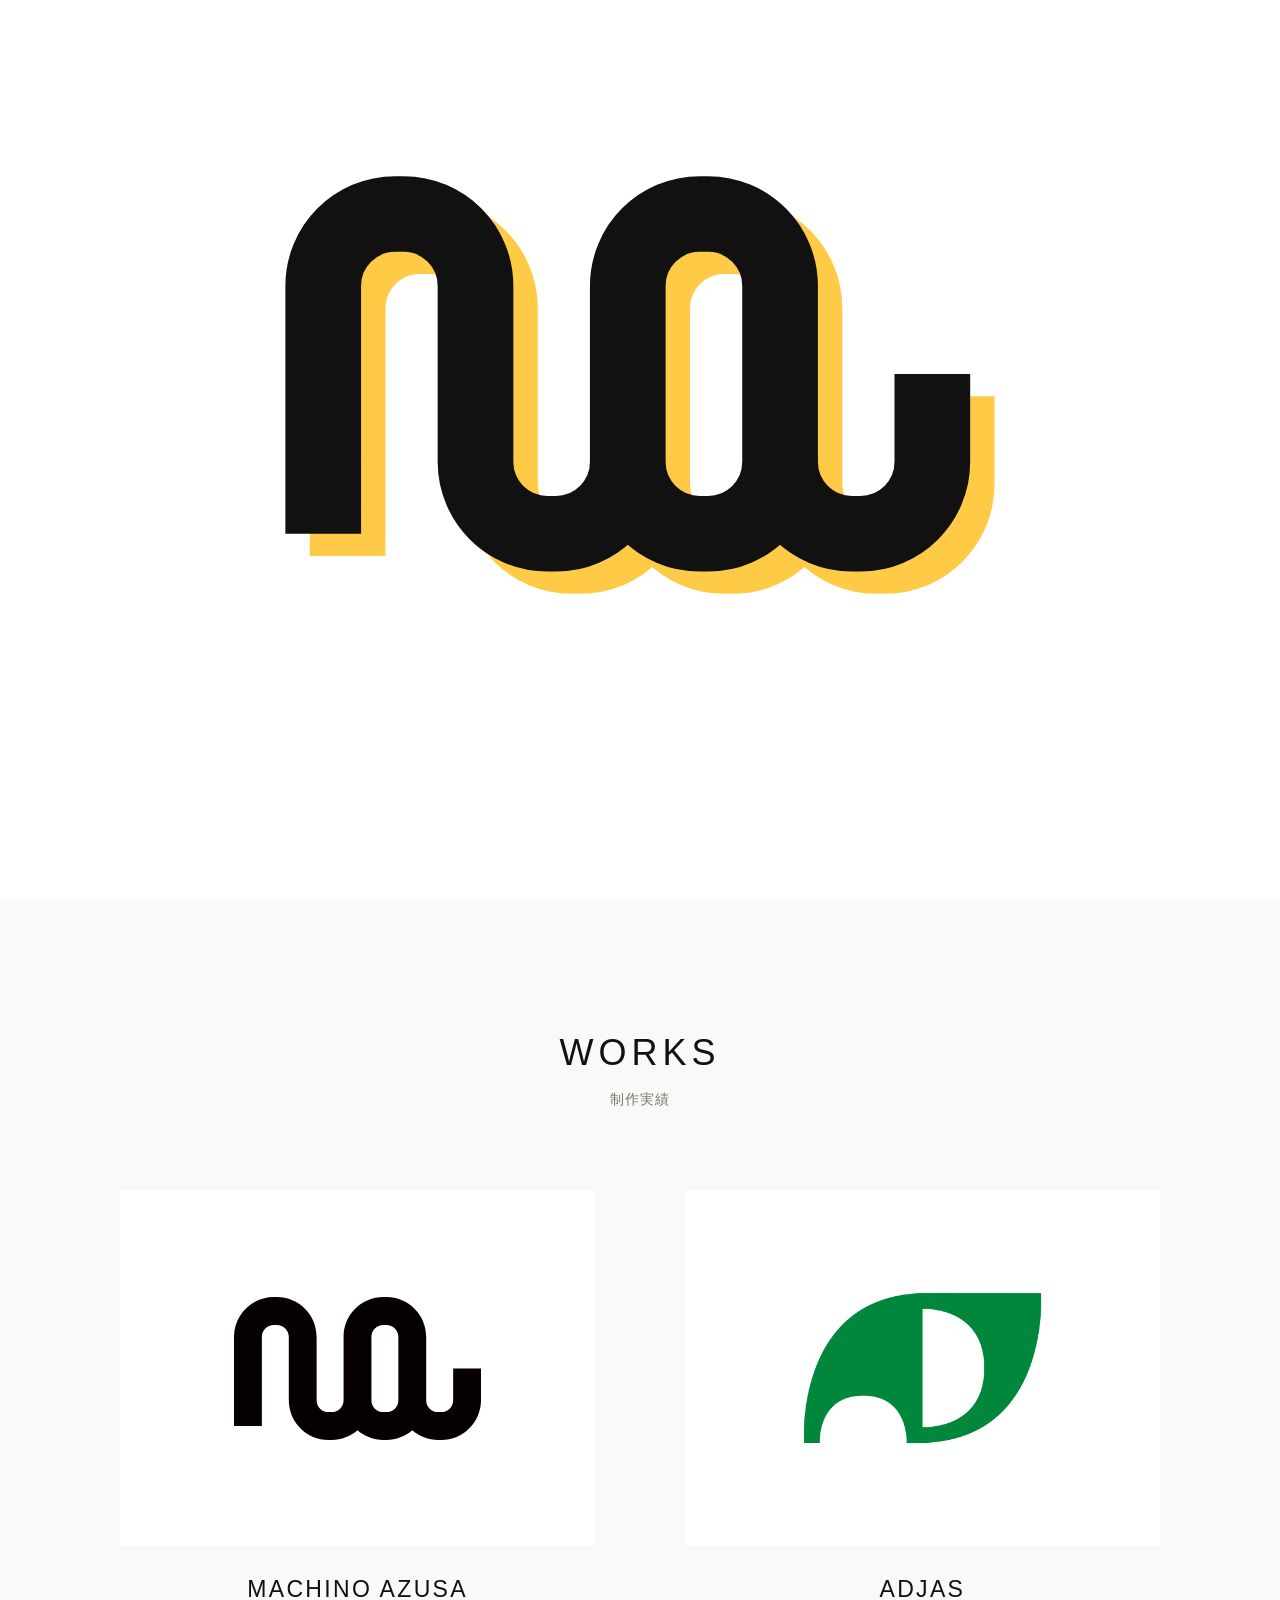
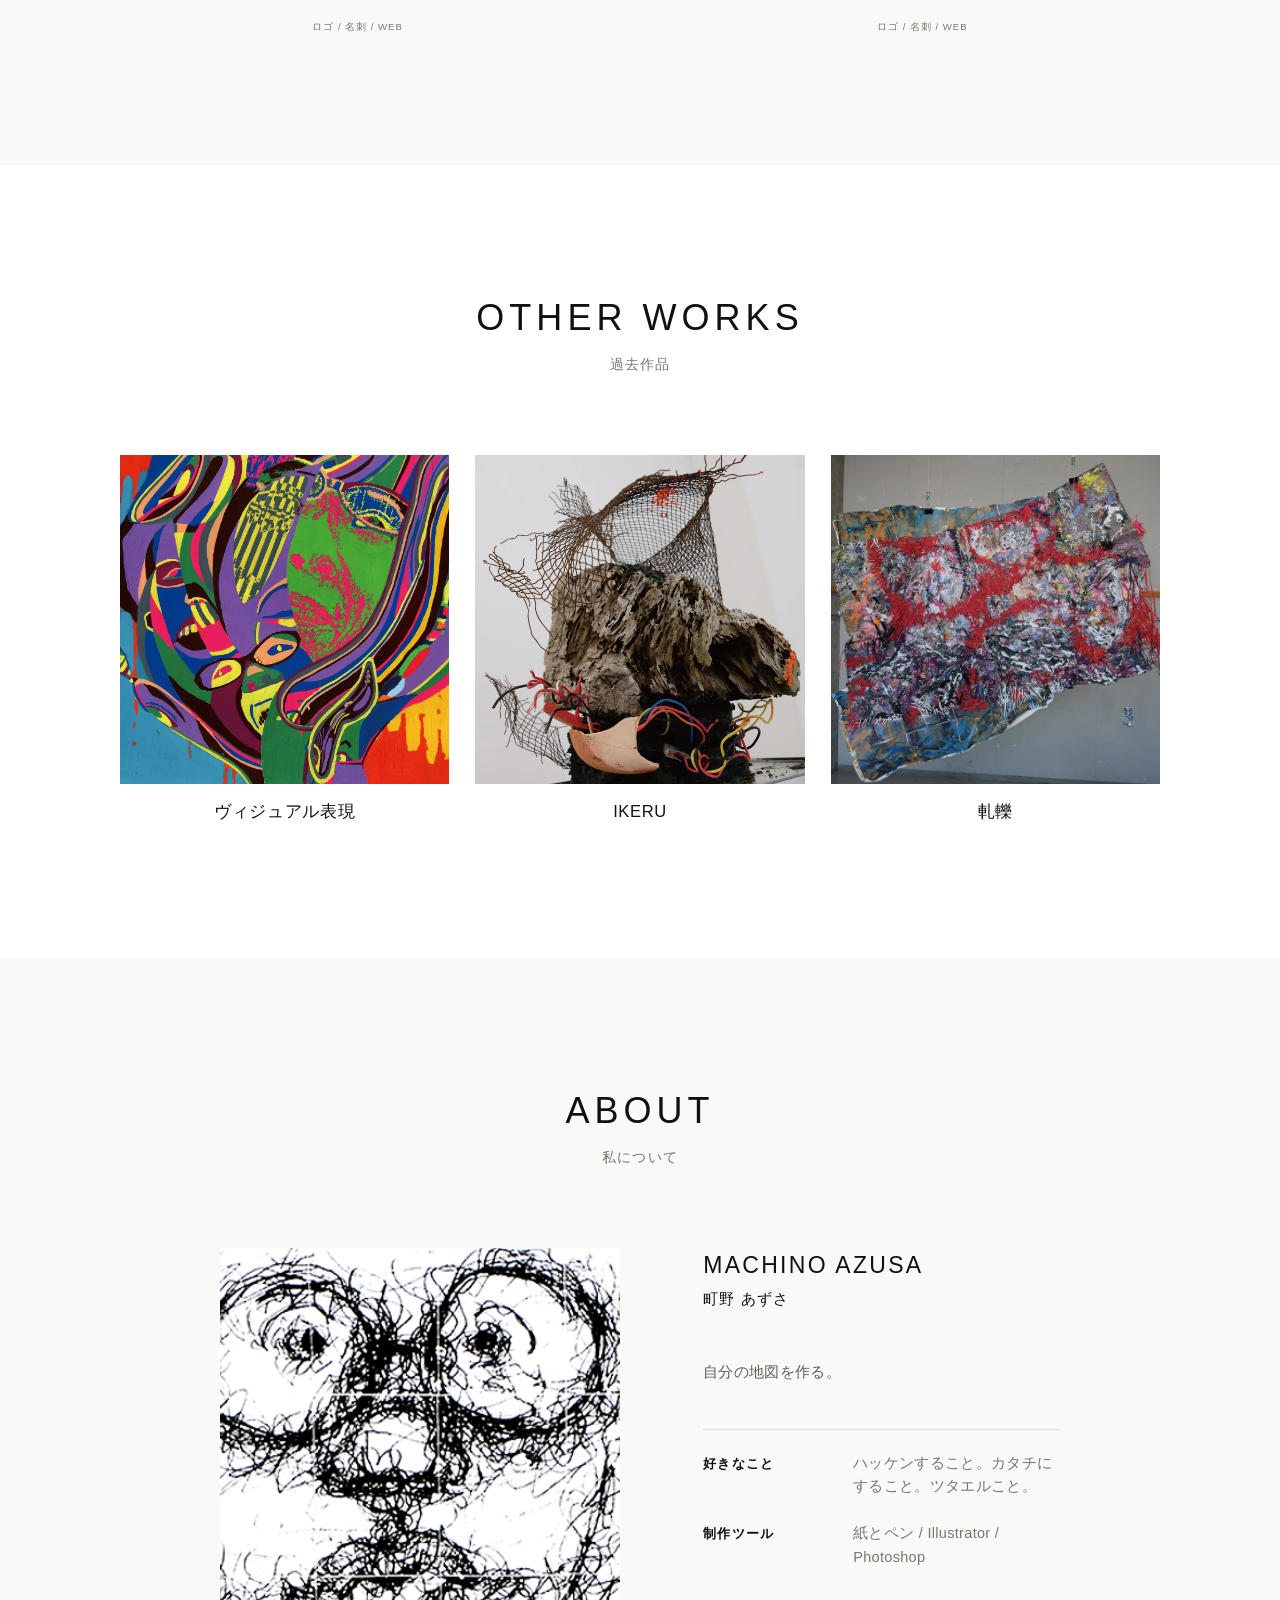
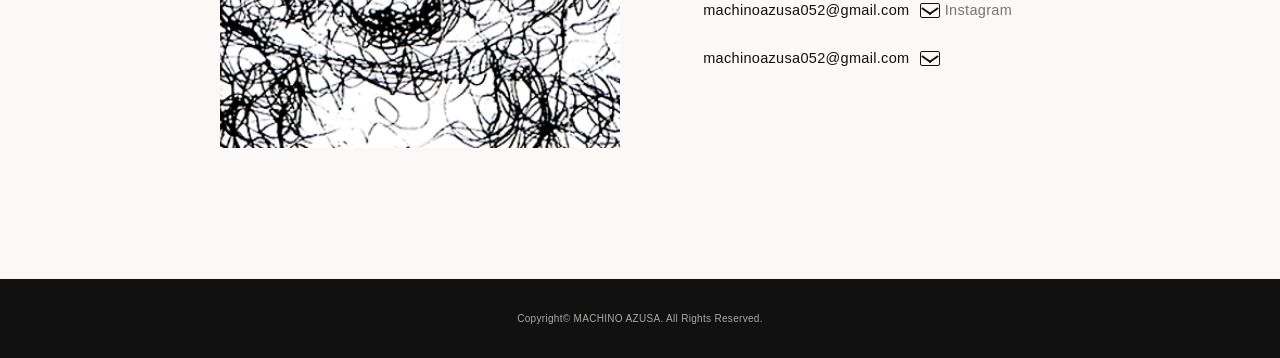
==== commit 82517686: "Update index.html" ====
--- a/index.html
+++ b/index.html
@@ -89,7 +89,19 @@
           <dl class="about-data">
             <div><dt>好きなこと</dt><dd>ハッケンすること。カタチにすること。ツタエルこと。</dd></div>
             <div><dt>制作ツール</dt><dd>紙とペン / Illustrator / Photoshop </dd></div>
-            <div class="contact-row"><dt class="visually-hidden">連絡先</dt><dd><a class="contact-mail" href="mailto:machinoazusa052@gmail.com"><span>machinoazusa052@gmail.com</span><span class="mail-icon" aria-hidden="true"></span></a></dd></div>
+            
+<div class="contact-row">
+  <dt class="visually-hidden">連絡先</dt>
+  <dd>
+    <a class="contact-mail" href="mailto:machinoazusa052@gmail.com">
+      <span>machinoazusa052@gmail.com</span>
+      <span class="mail-icon" aria-hidden="true"></span>
+    </a>
+    <a href="https://www.instagram.com/u.ri.bo.u/" target="_blank" rel="noopener noreferrer">
+      Instagram
+    </a>
+  </dd>
+</div><dt class="visually-hidden">連絡先</dt><dd><a class="contact-mail" href="mailto:machinoazusa052@gmail.com"><span>machinoazusa052@gmail.com</span></span><span class="mail-icon" aria-hidden="true"></span></a></dd></div>
           </dl>
         </div>
       </div>
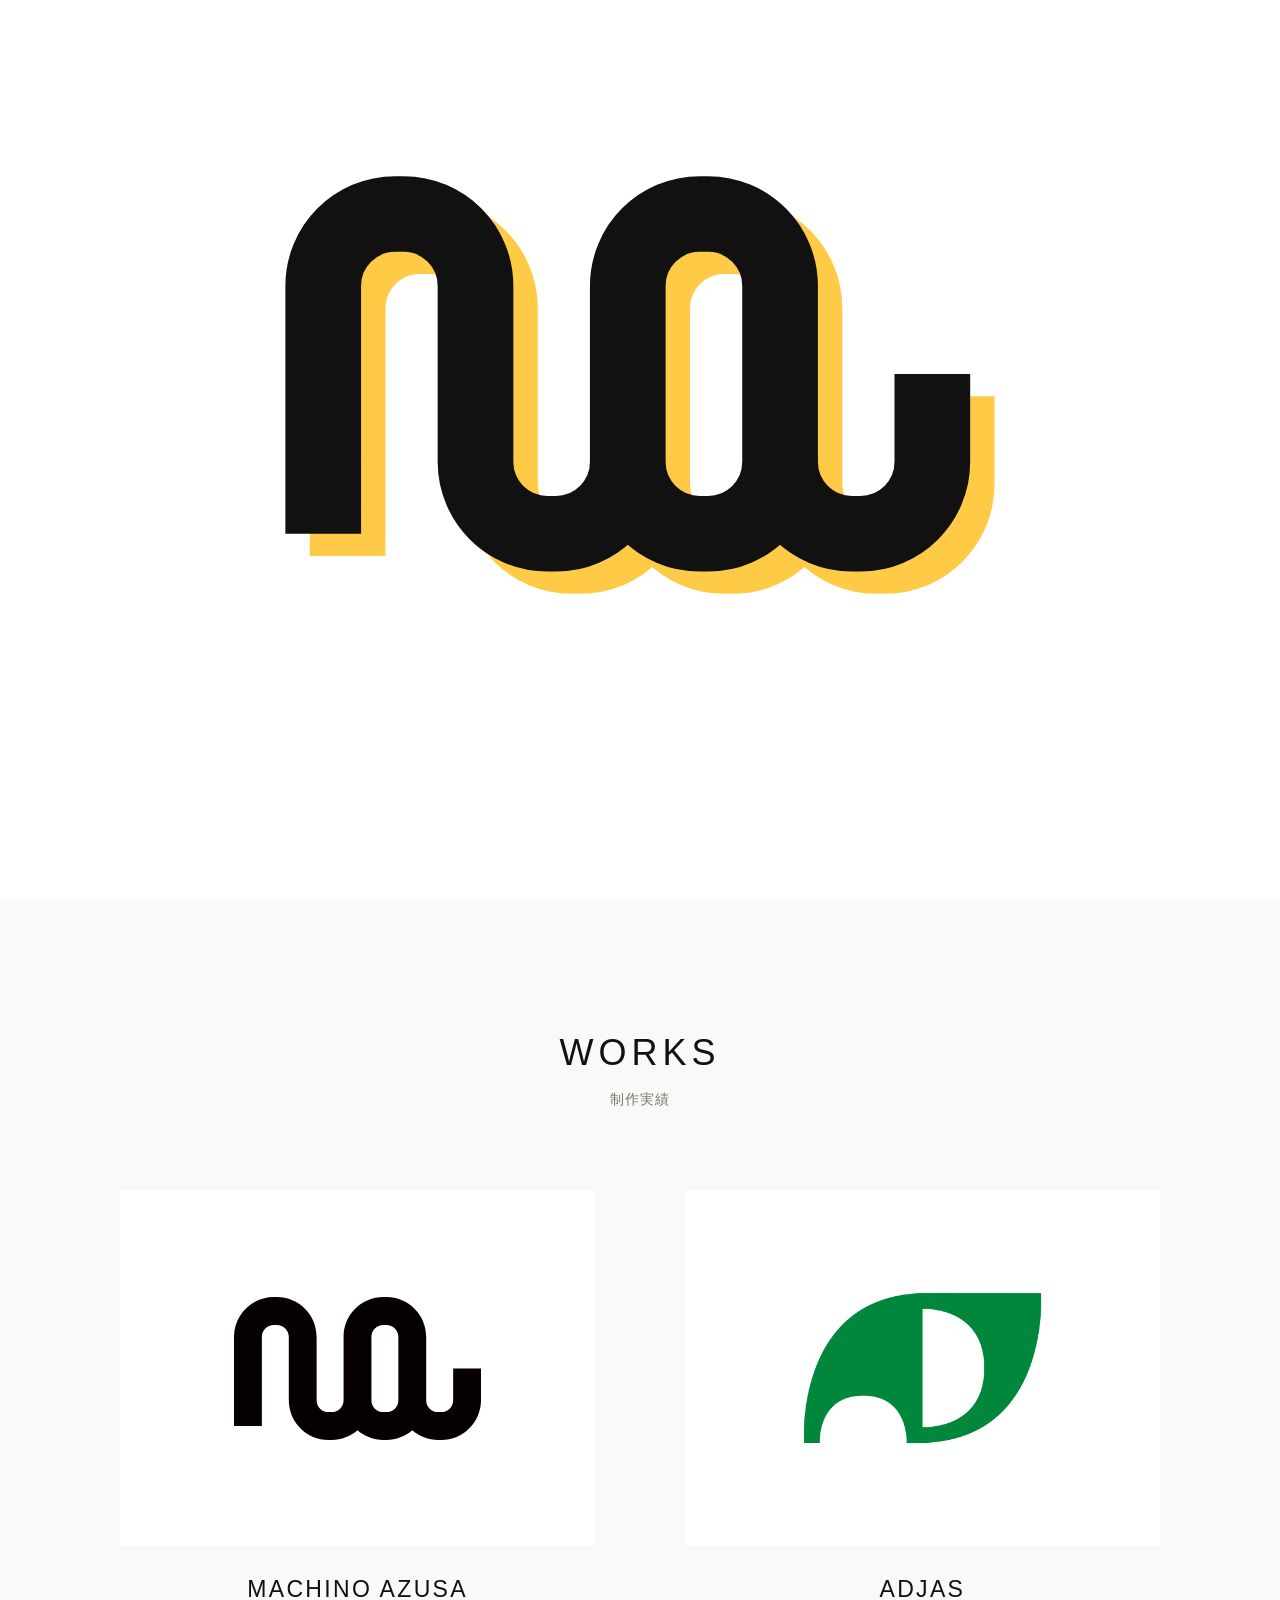
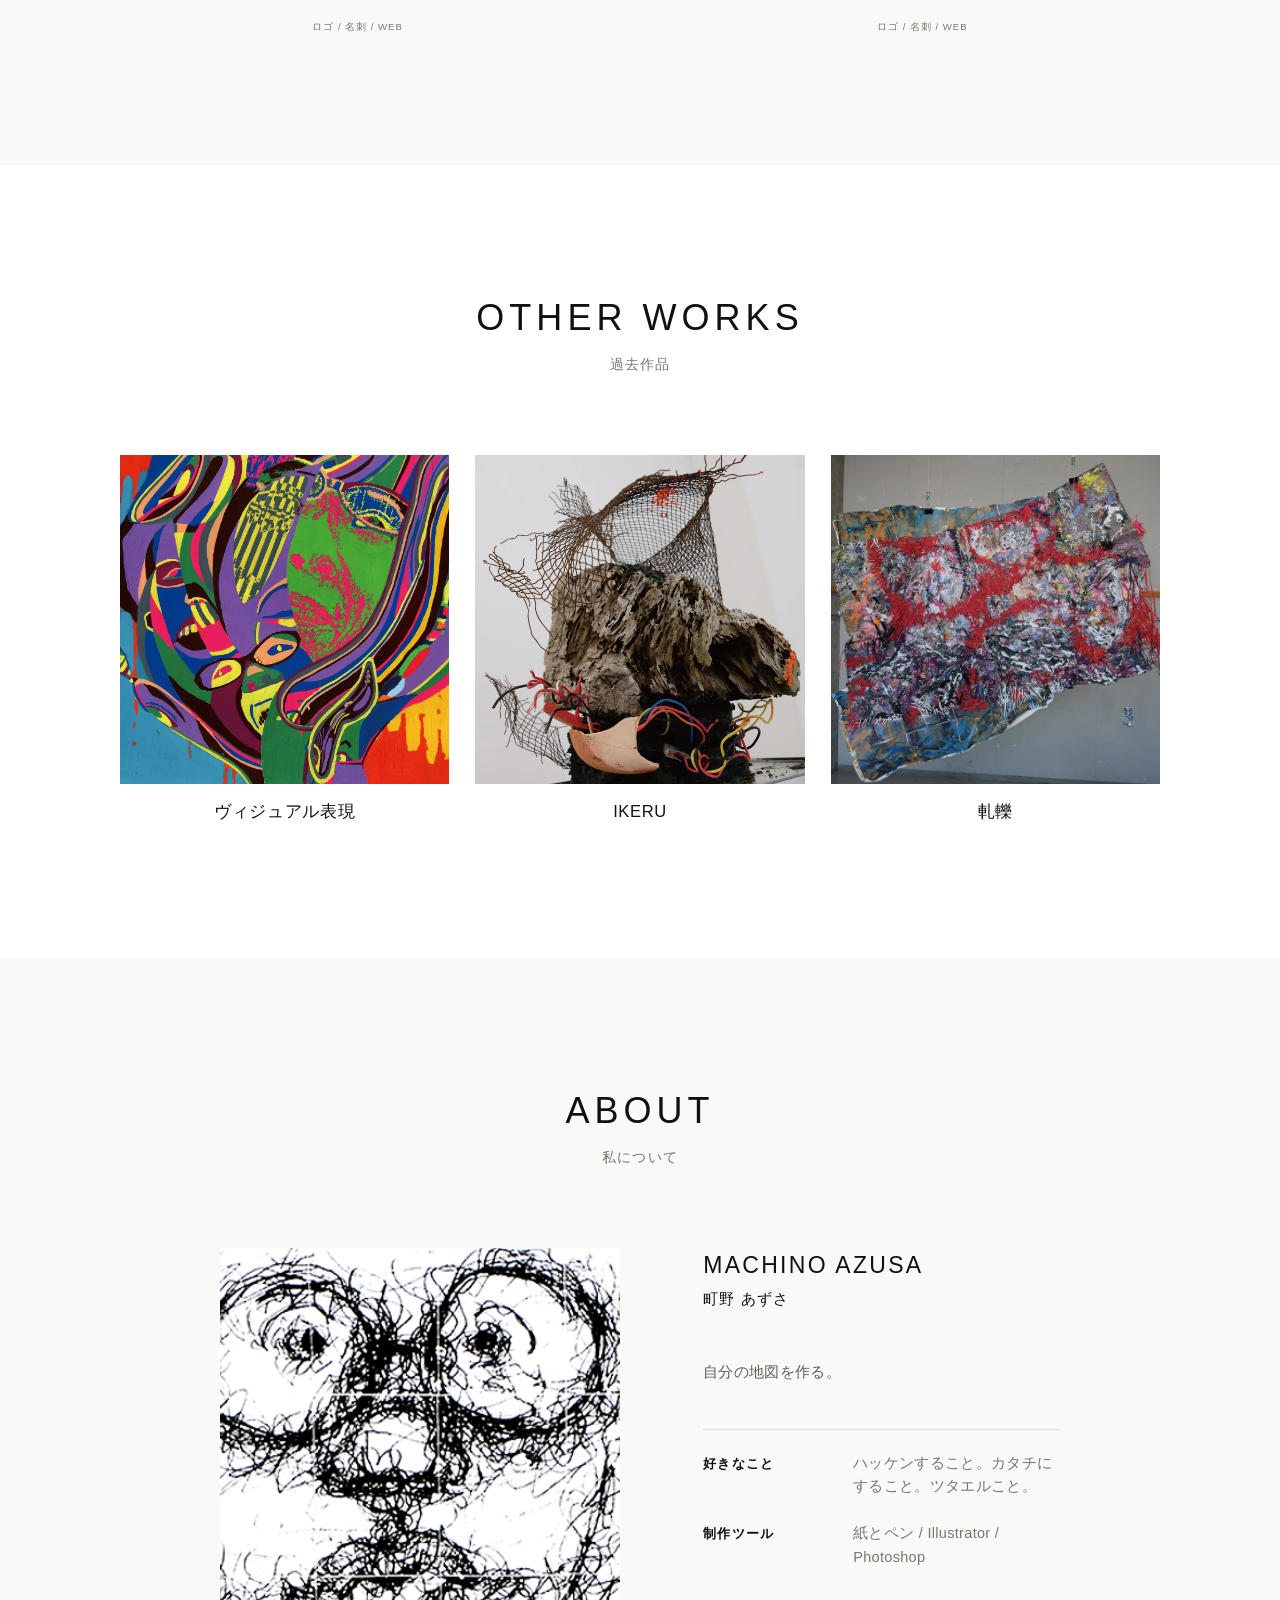
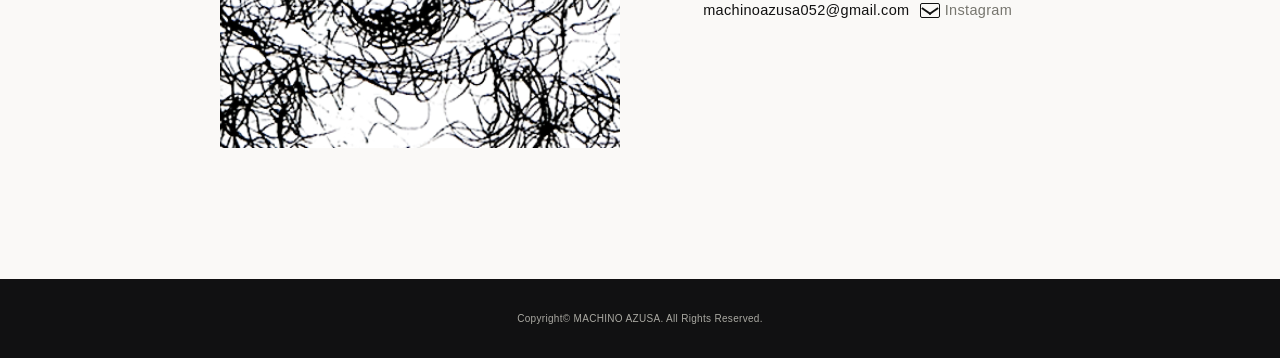
==== commit 9578c01b: "Update index.html" ====
--- a/index.html
+++ b/index.html
@@ -101,7 +101,8 @@
       Instagram
     </a>
   </dd>
-</div><dt class="visually-hidden">連絡先</dt><dd><a class="contact-mail" href="mailto:machinoazusa052@gmail.com"><span>machinoazusa052@gmail.com</span></span><span class="mail-icon" aria-hidden="true"></span></a></dd></div>
+</div>
+            
           </dl>
         </div>
       </div>
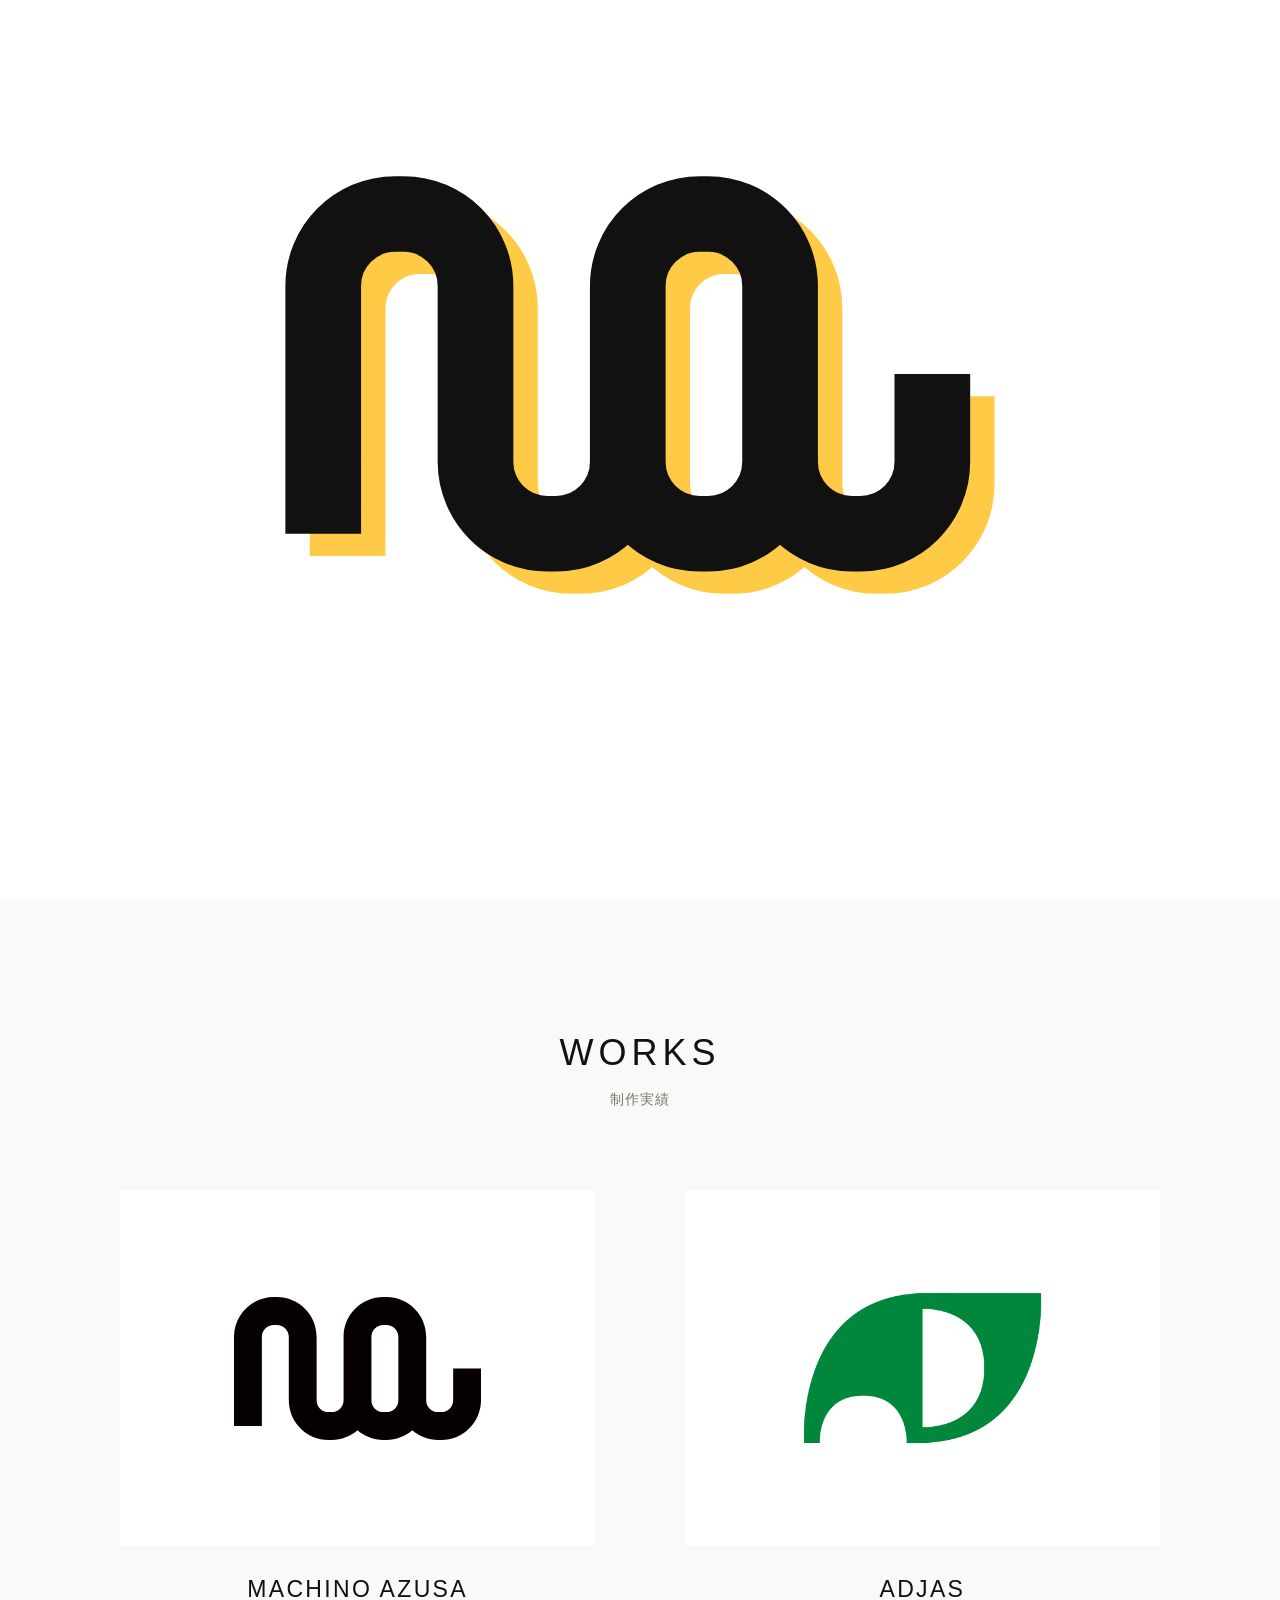
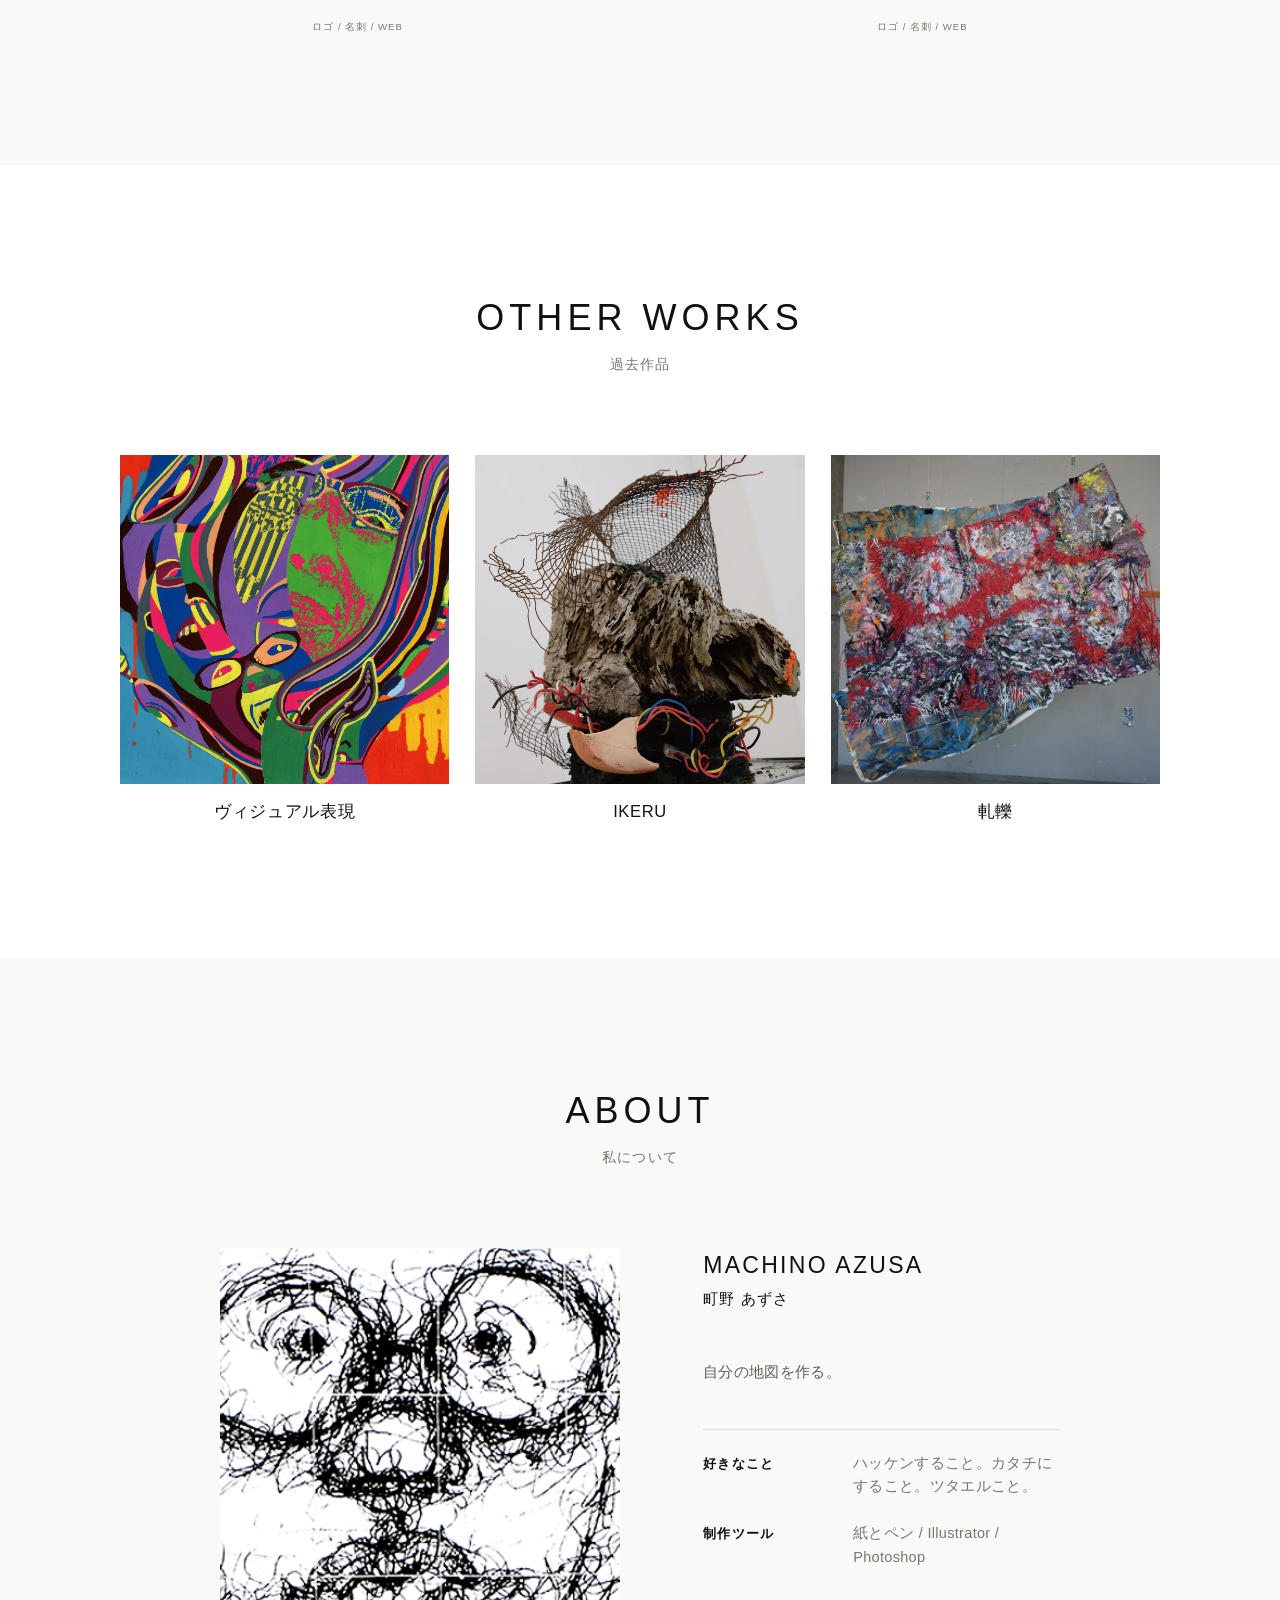
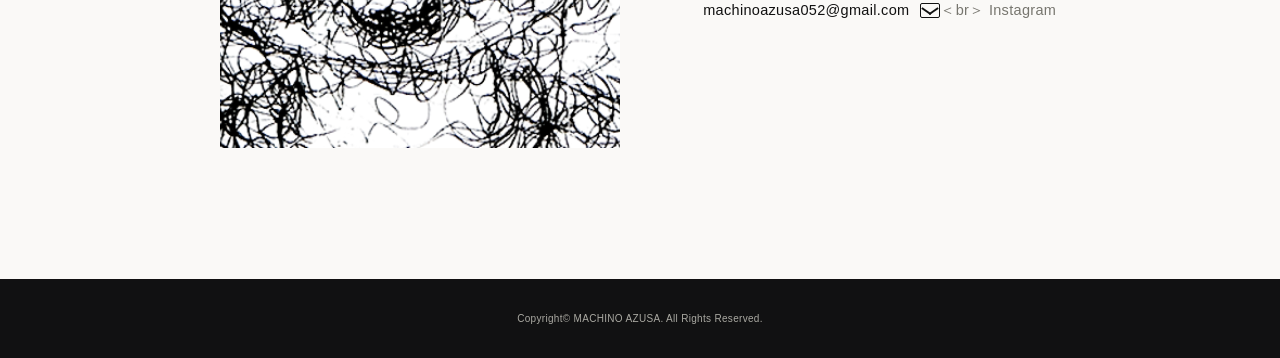
==== commit 5c229b6a: "Update index.html" ====
--- a/index.html
+++ b/index.html
@@ -96,7 +96,7 @@
     <a class="contact-mail" href="mailto:machinoazusa052@gmail.com">
       <span>machinoazusa052@gmail.com</span>
       <span class="mail-icon" aria-hidden="true"></span>
-    </a>
+    </a>＜br＞
     <a href="https://www.instagram.com/u.ri.bo.u/" target="_blank" rel="noopener noreferrer">
       Instagram
     </a>
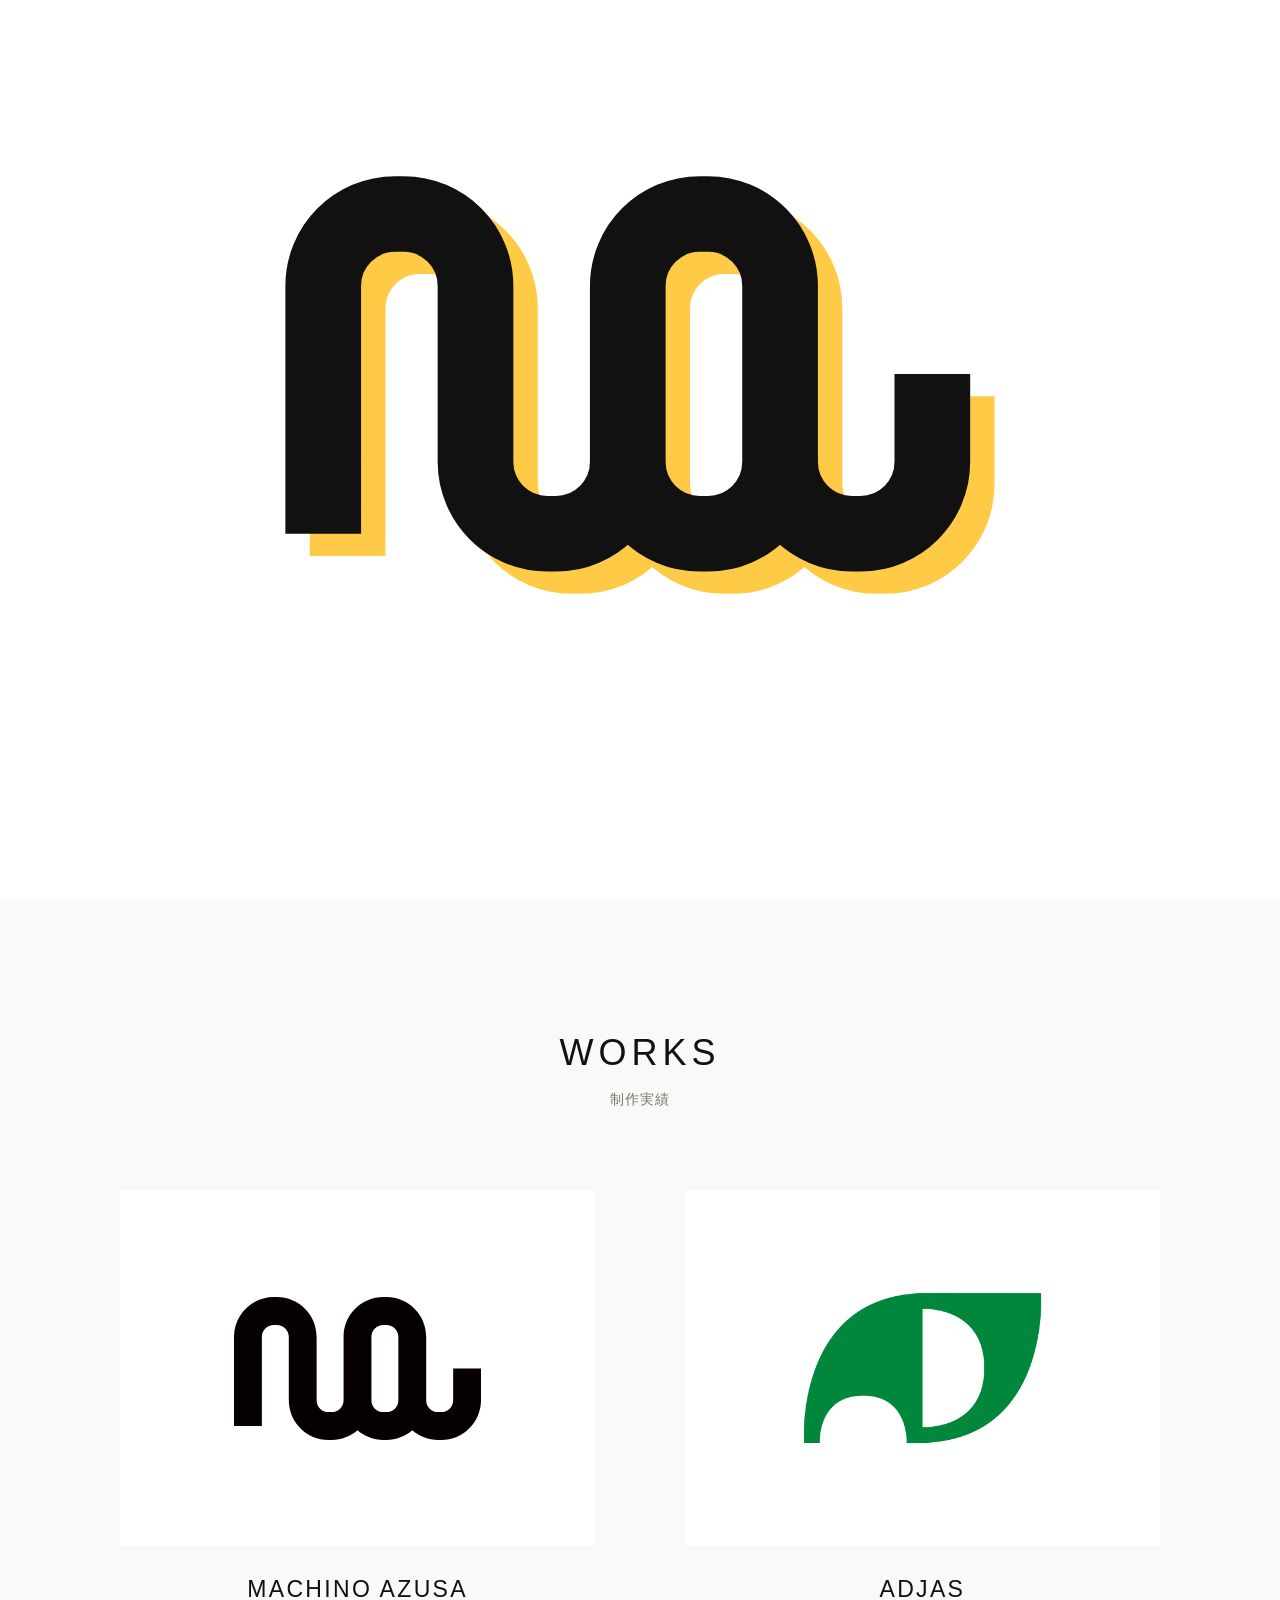
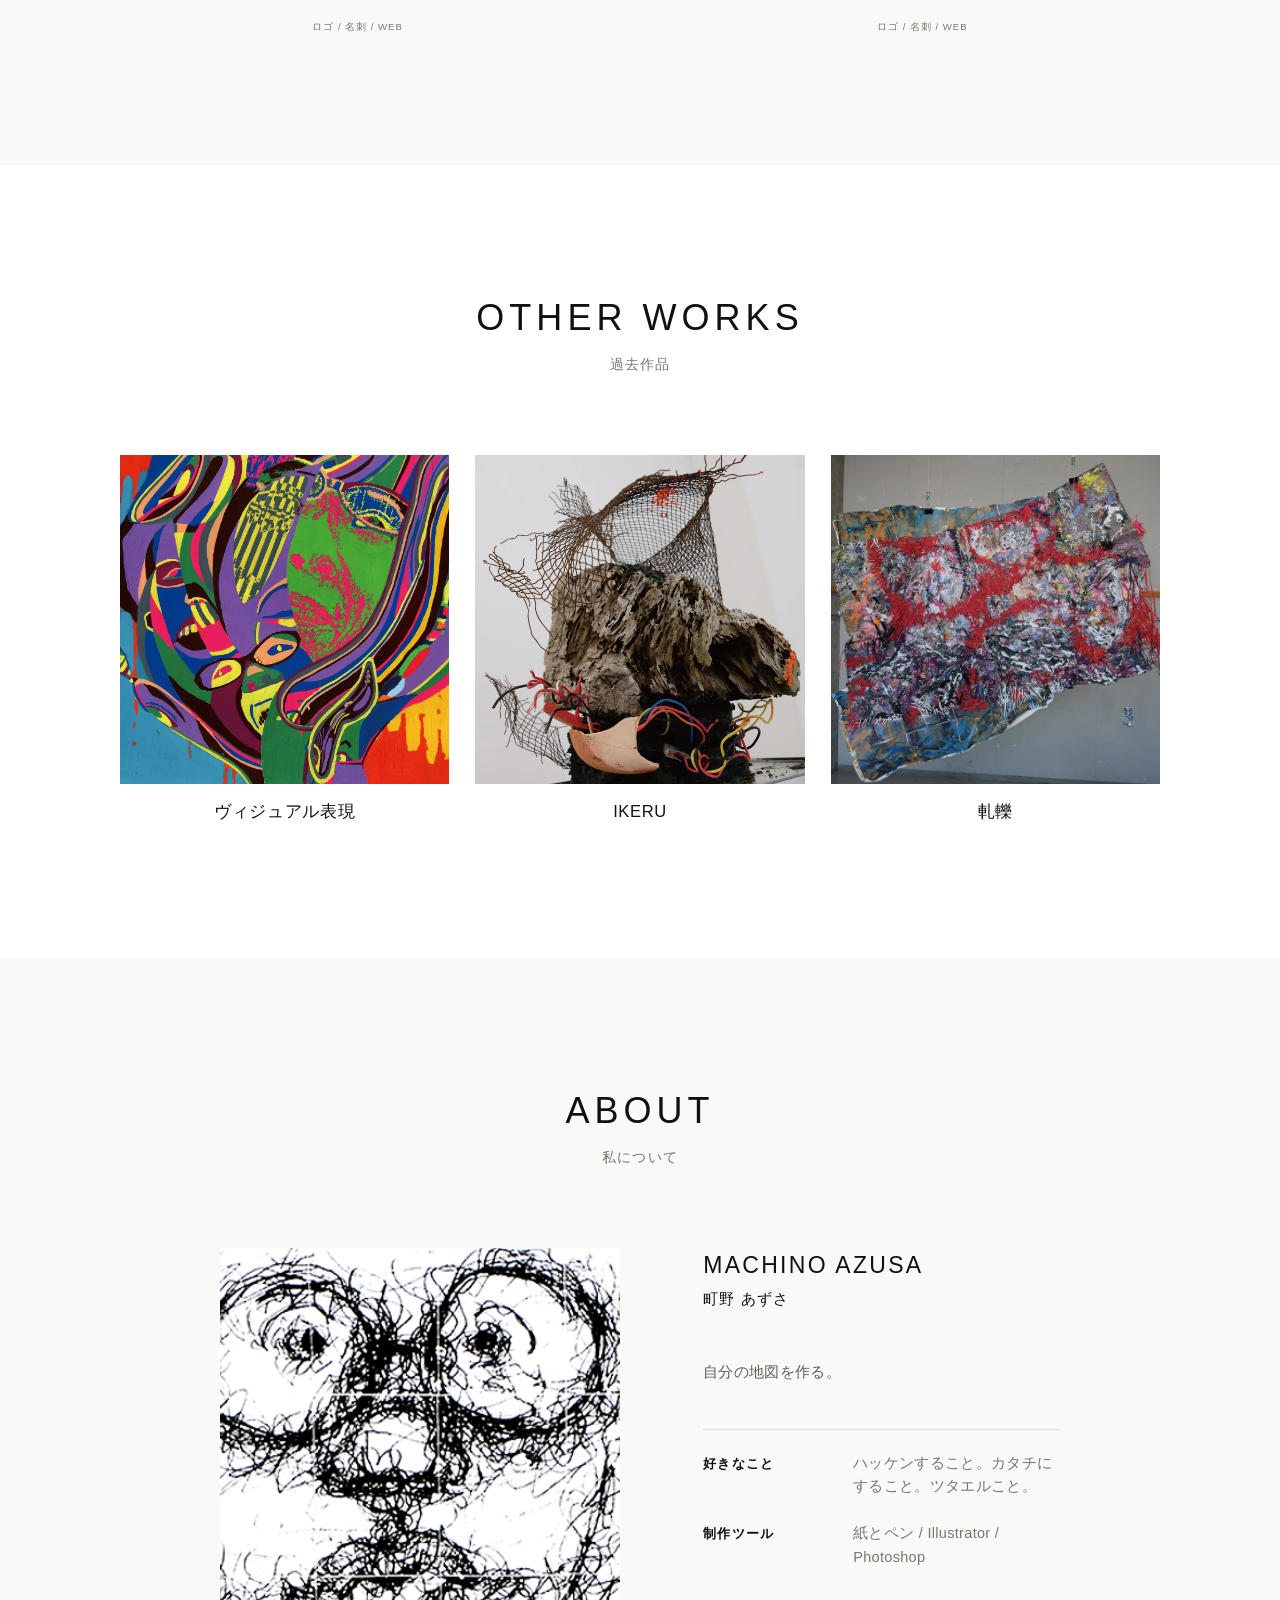
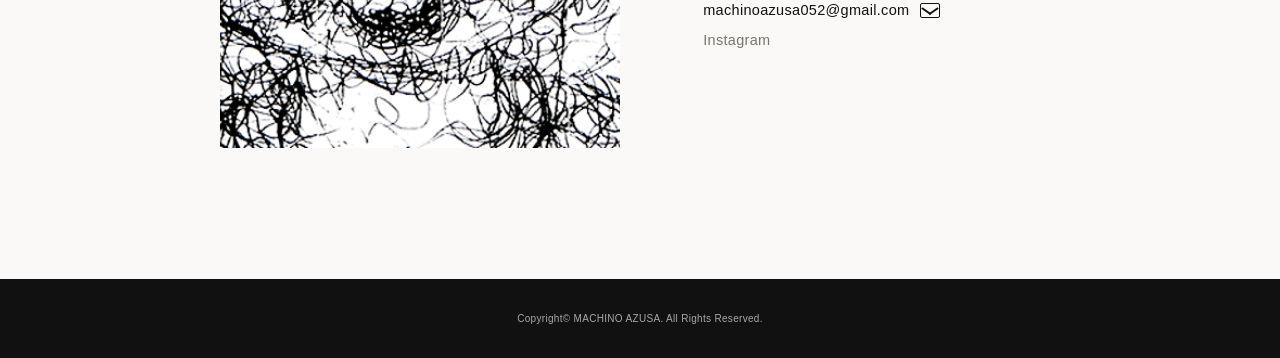
==== commit 4a01ca76: "Update index.html" ====
--- a/index.html
+++ b/index.html
@@ -96,7 +96,7 @@
     <a class="contact-mail" href="mailto:machinoazusa052@gmail.com">
       <span>machinoazusa052@gmail.com</span>
       <span class="mail-icon" aria-hidden="true"></span>
-    </a>＜br＞
+    </a><br>
     <a href="https://www.instagram.com/u.ri.bo.u/" target="_blank" rel="noopener noreferrer">
       Instagram
     </a>
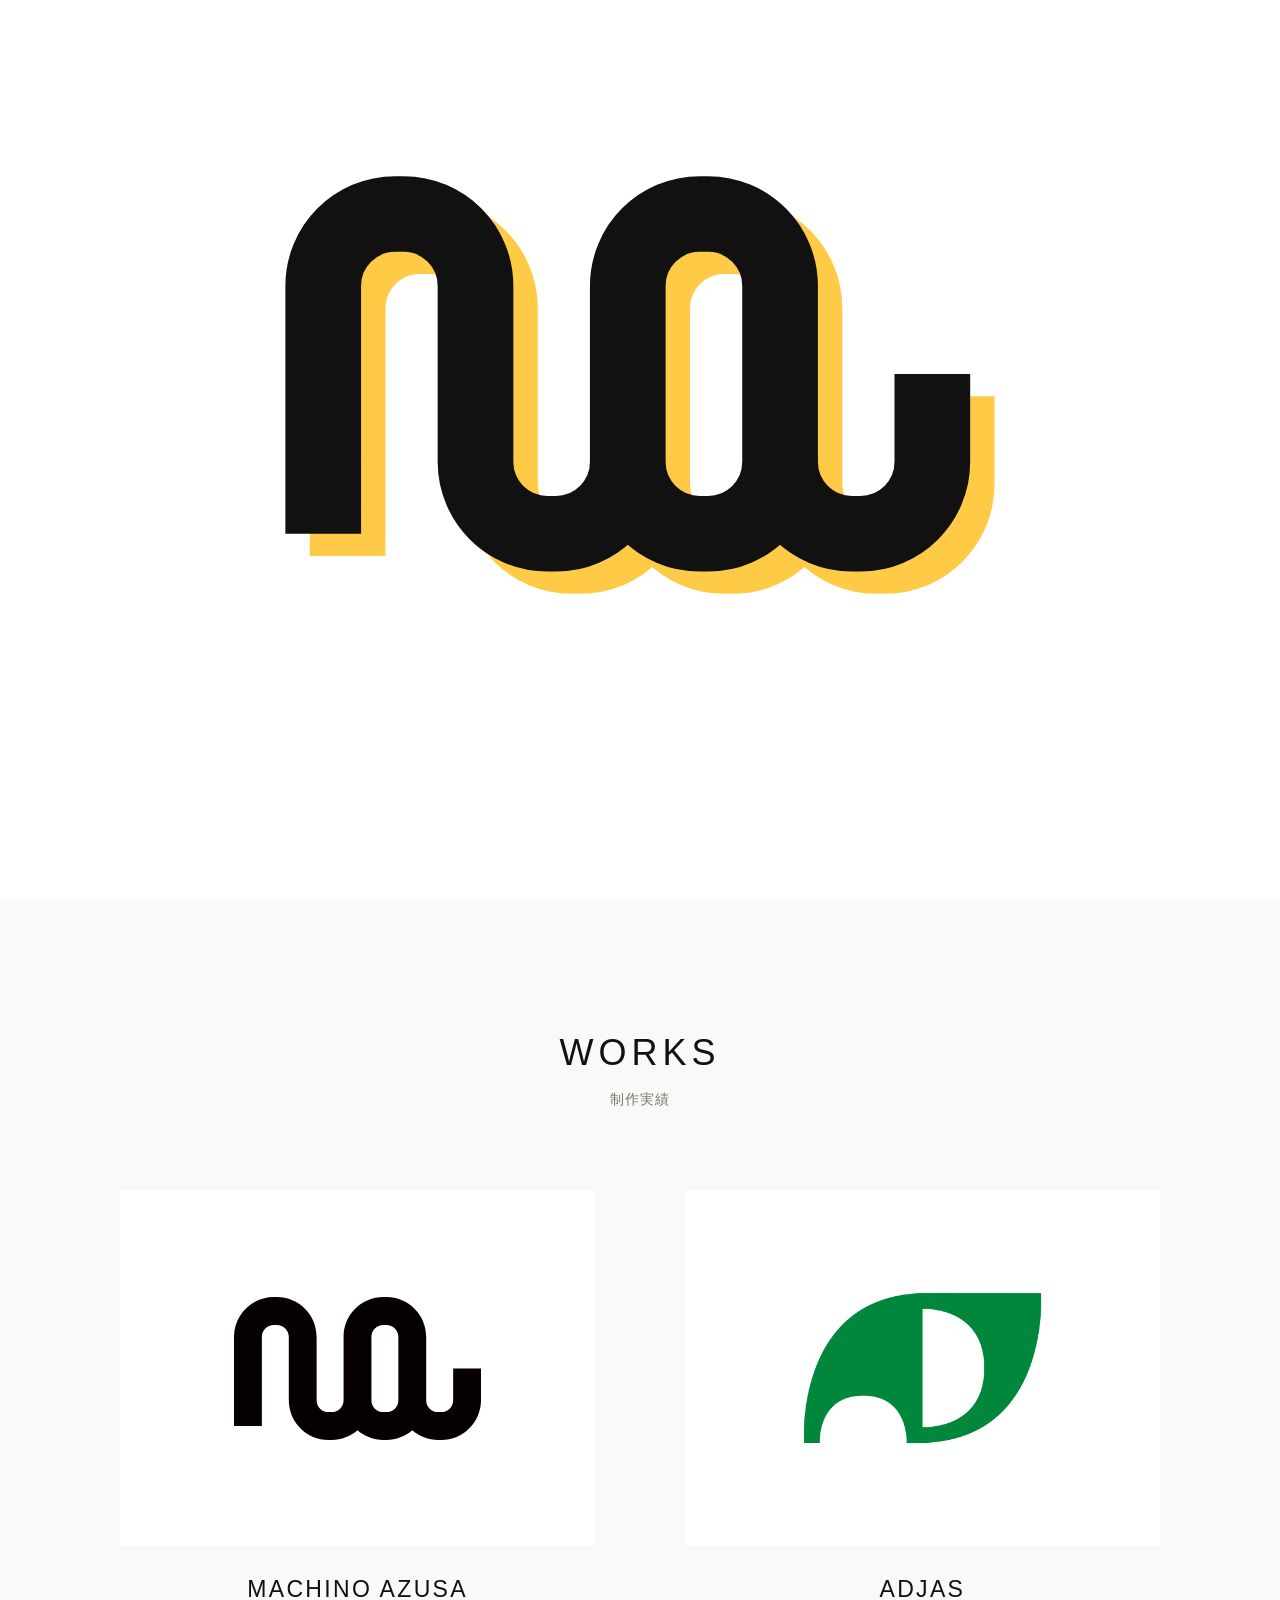
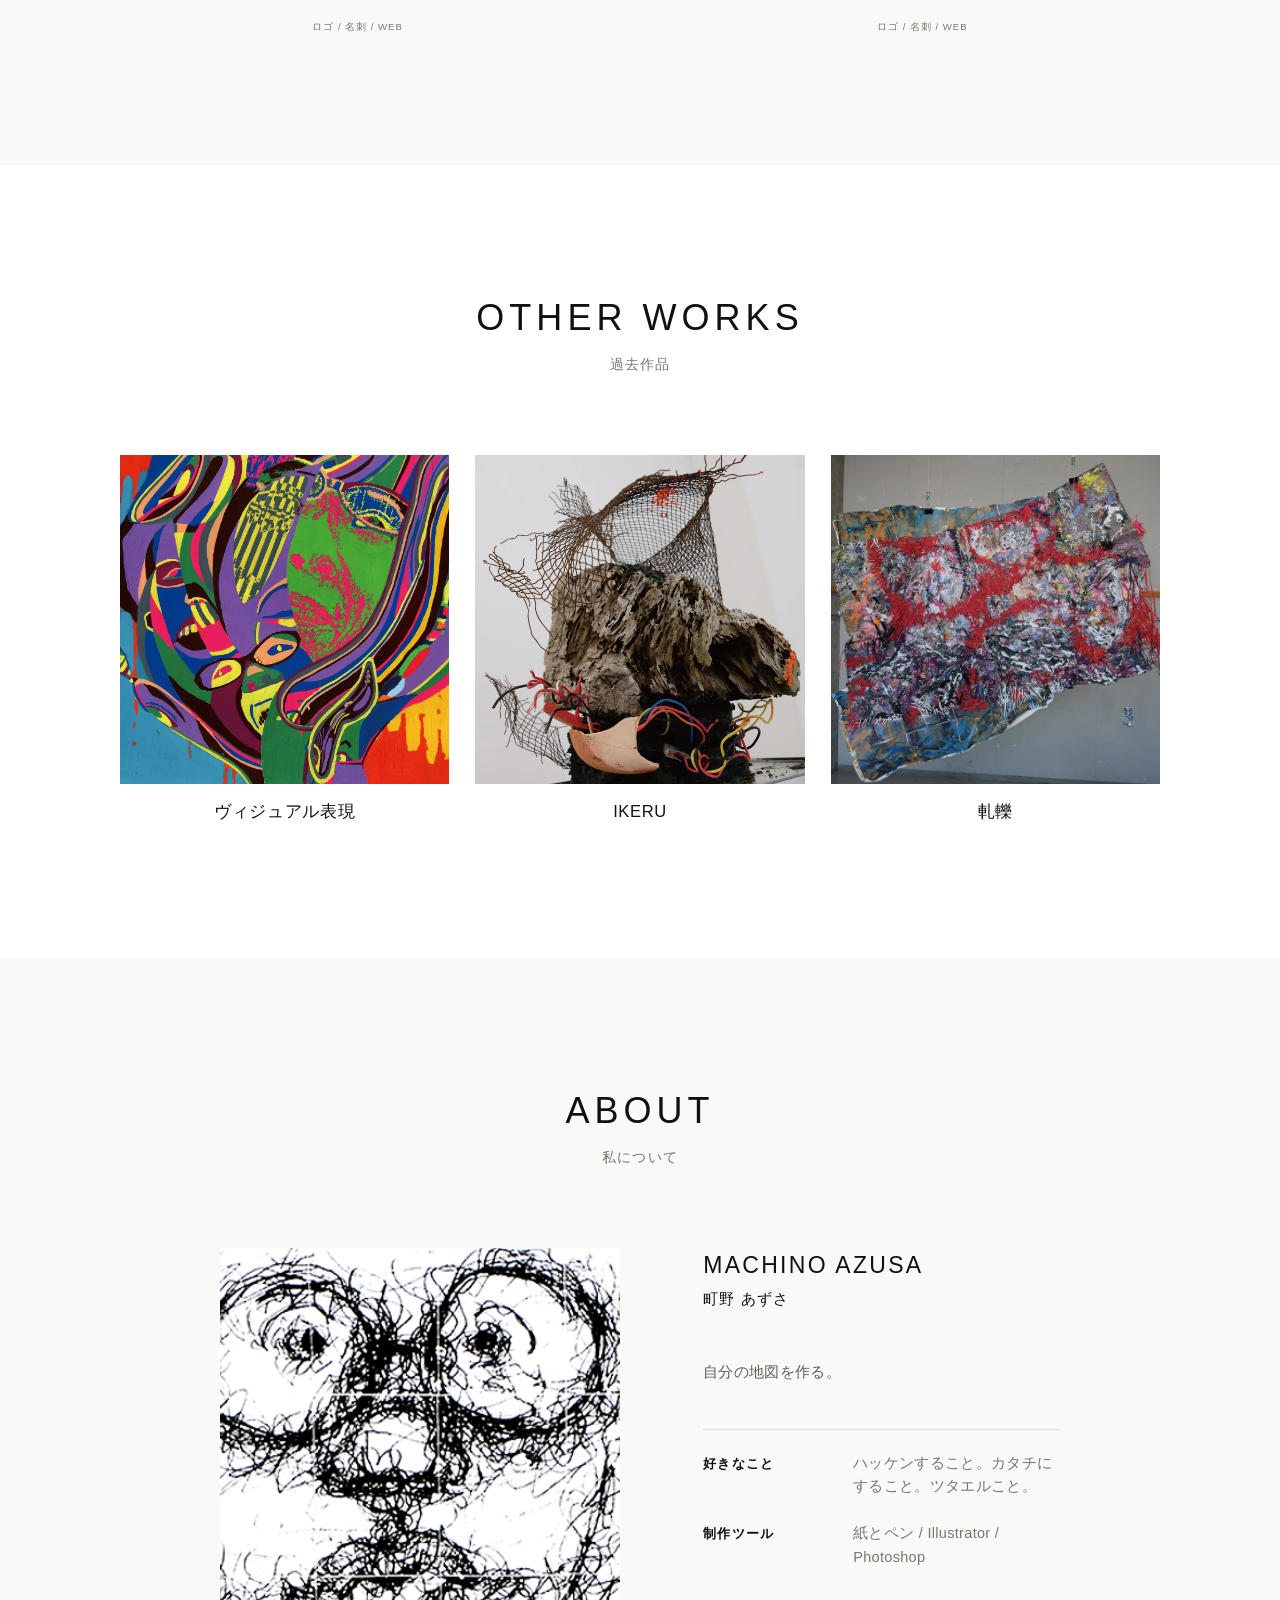
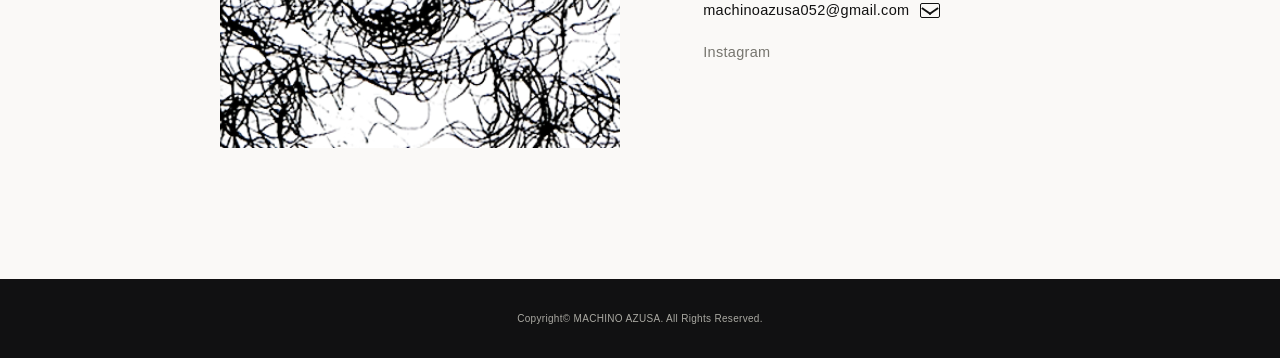
==== commit b3edd368: "Update index.html" ====
--- a/index.html
+++ b/index.html
@@ -96,10 +96,12 @@
     <a class="contact-mail" href="mailto:machinoazusa052@gmail.com">
       <span>machinoazusa052@gmail.com</span>
       <span class="mail-icon" aria-hidden="true"></span>
-    </a><br>
-    <a href="https://www.instagram.com/u.ri.bo.u/" target="_blank" rel="noopener noreferrer">
-      Instagram
     </a>
+    <div>
+      <a href="https://www.instagram.com/u.ri.bo.u/" target="_blank" rel="noopener noreferrer">
+        Instagram
+      </a>
+    </div>
   </dd>
 </div>
             
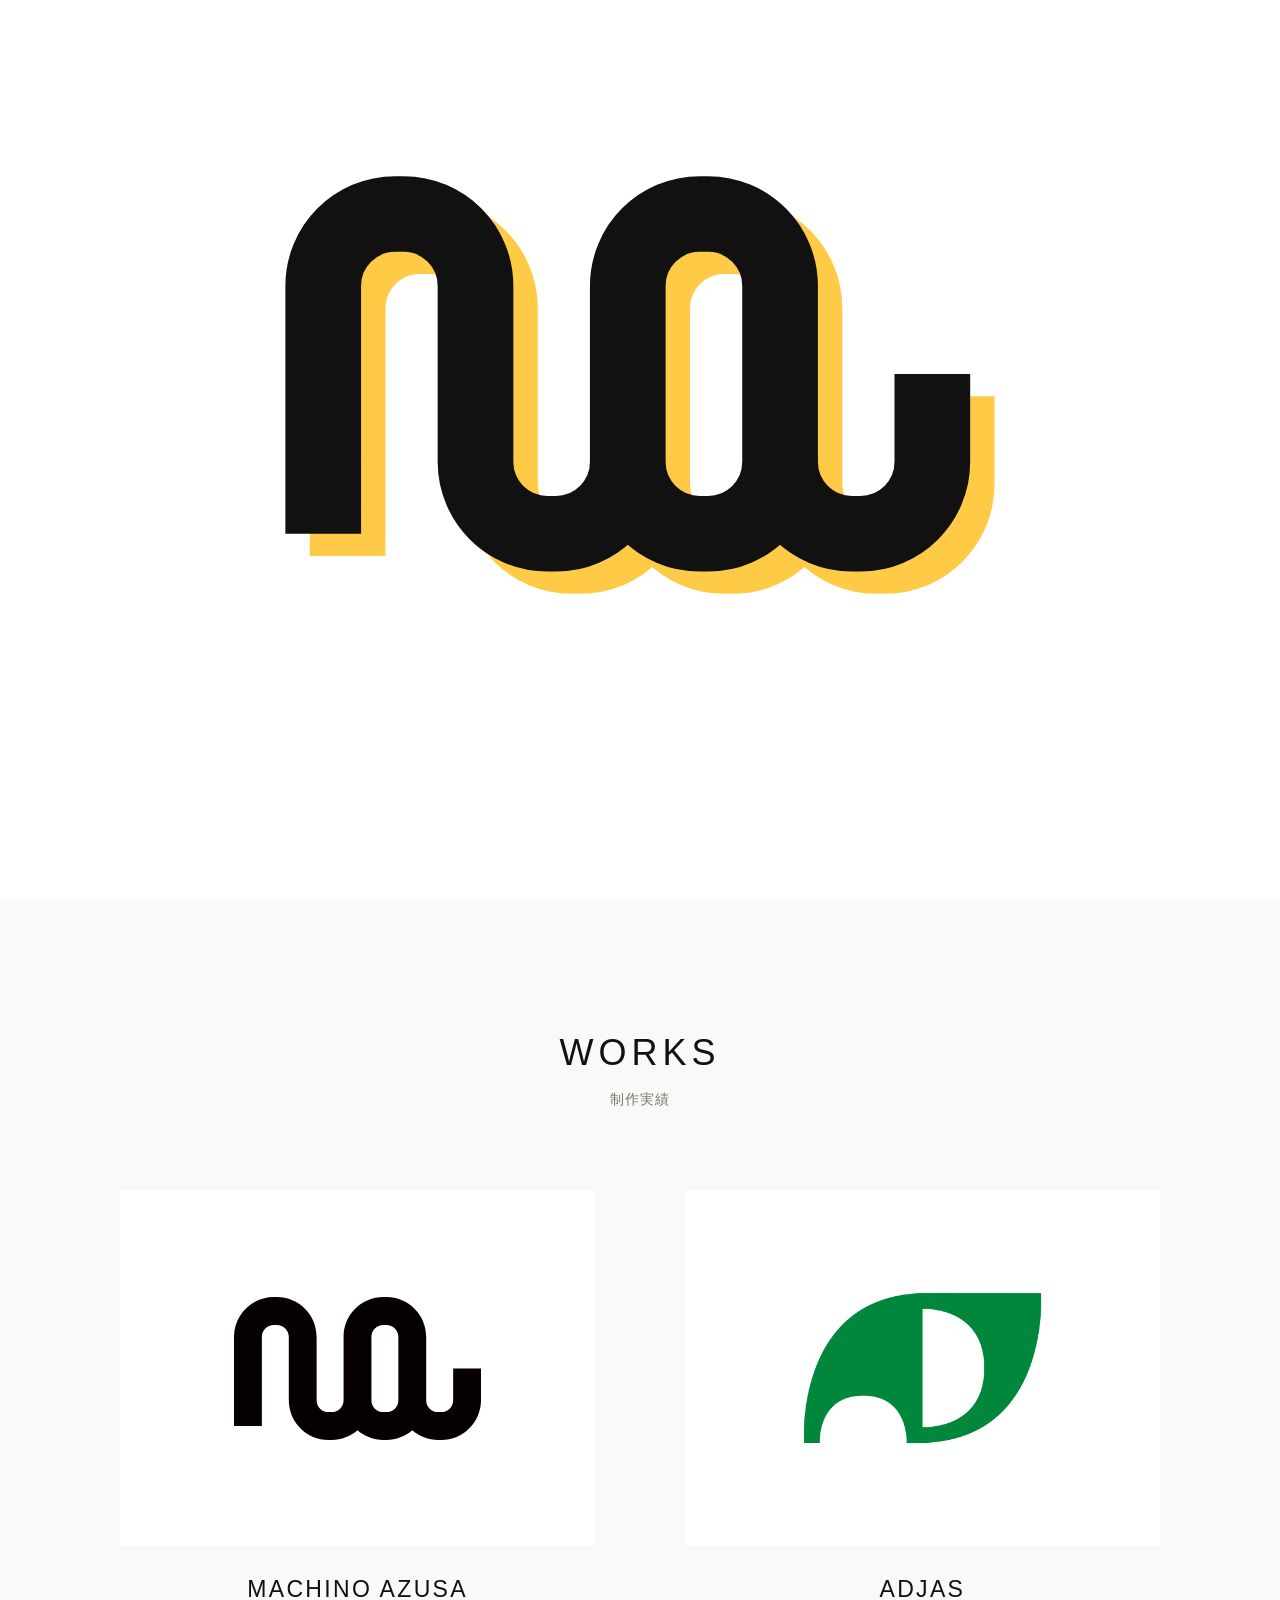
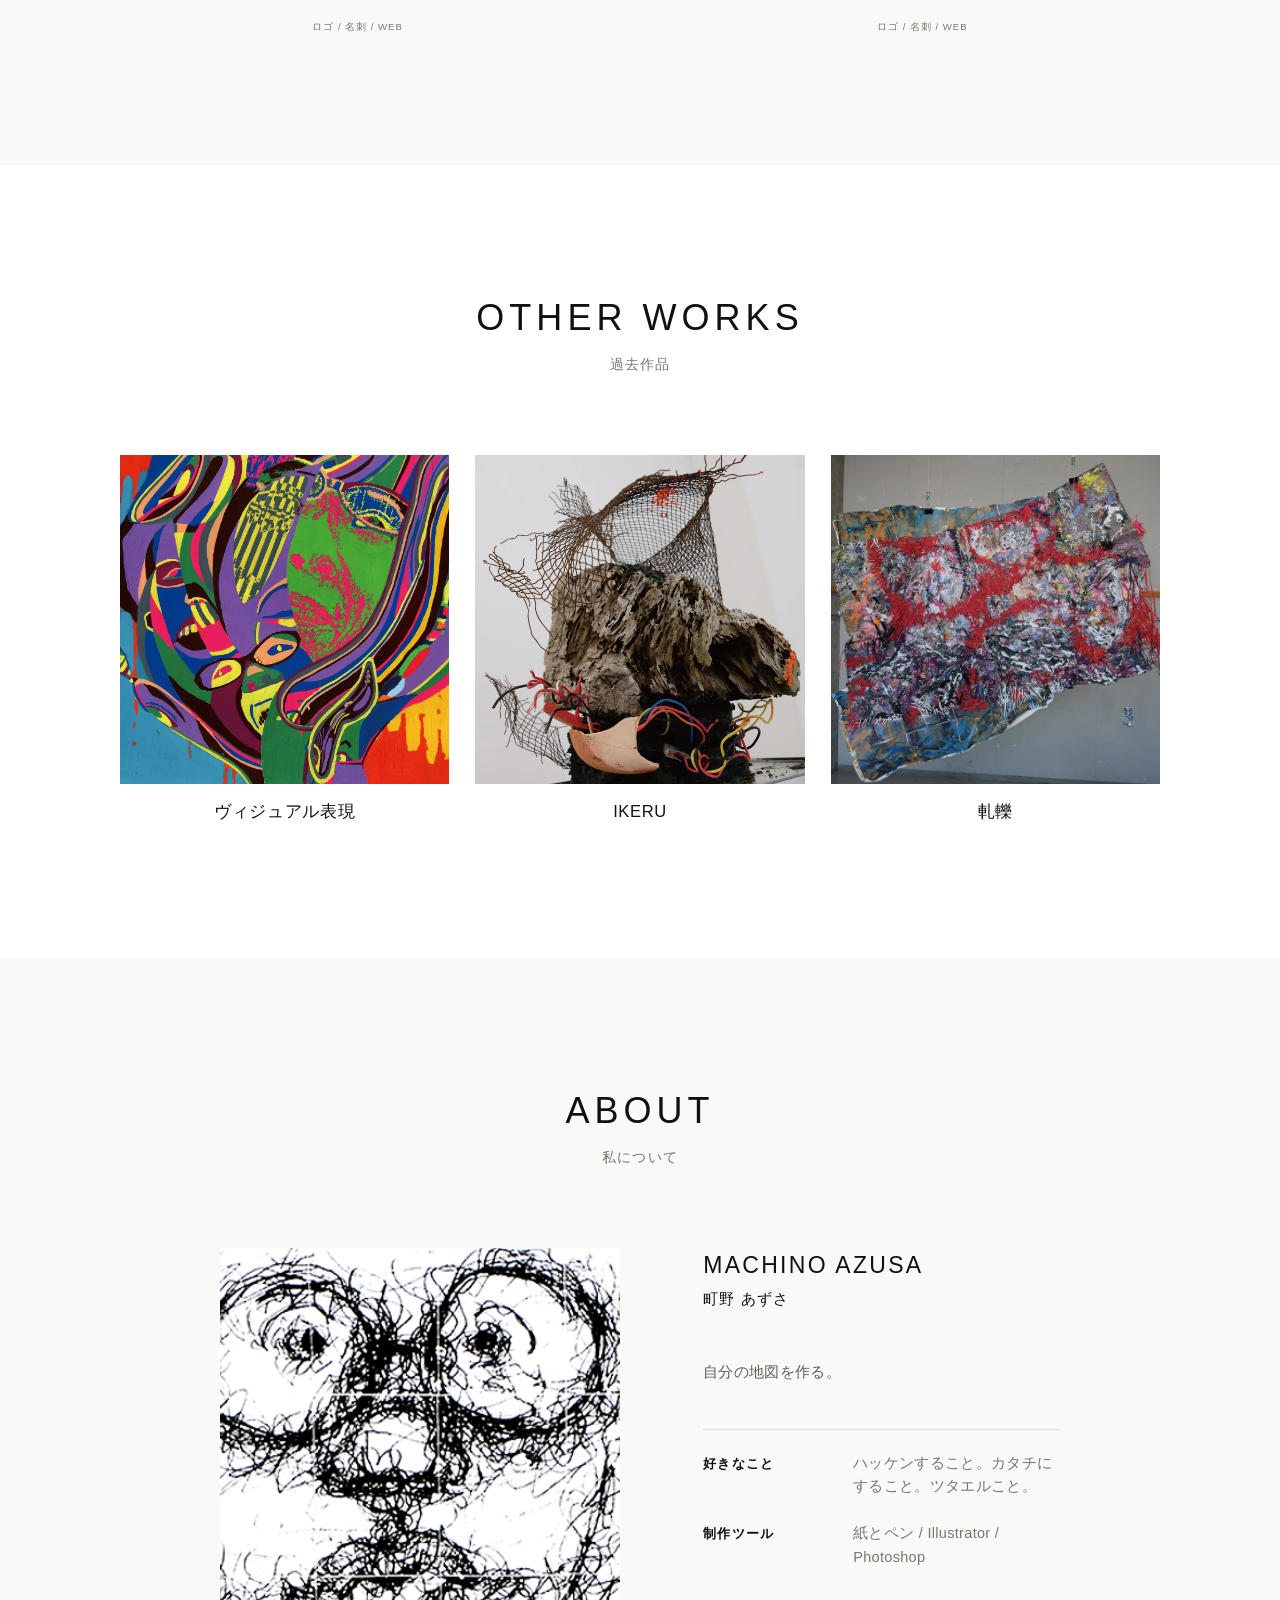
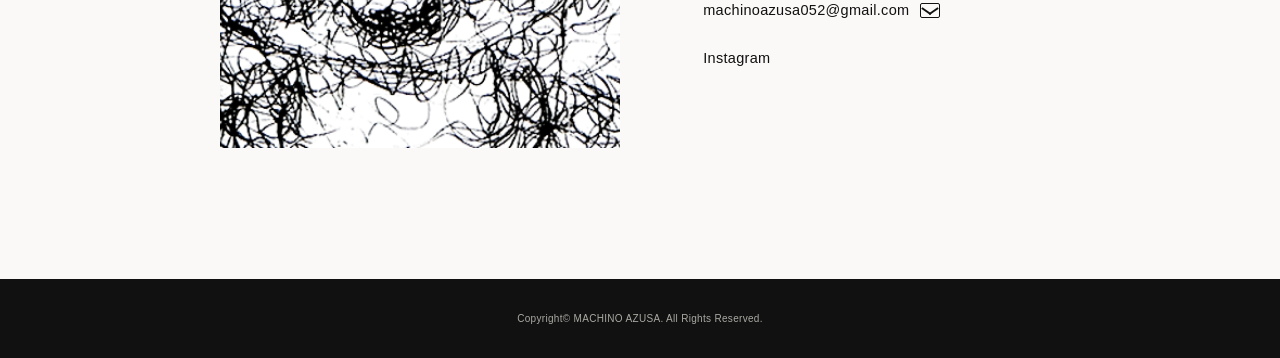
==== commit 7abbc1de: "Update index.html" ====
--- a/index.html
+++ b/index.html
@@ -98,9 +98,9 @@
       <span class="mail-icon" aria-hidden="true"></span>
     </a>
     <div>
-      <a href="https://www.instagram.com/u.ri.bo.u/" target="_blank" rel="noopener noreferrer">
-        Instagram
-      </a>
+     <a class="contact-mail" href="https://www.instagram.com/u.ri.bo.u/" target="_blank" rel="noopener noreferrer">
+  Instagram
+</a>
     </div>
   </dd>
 </div>
